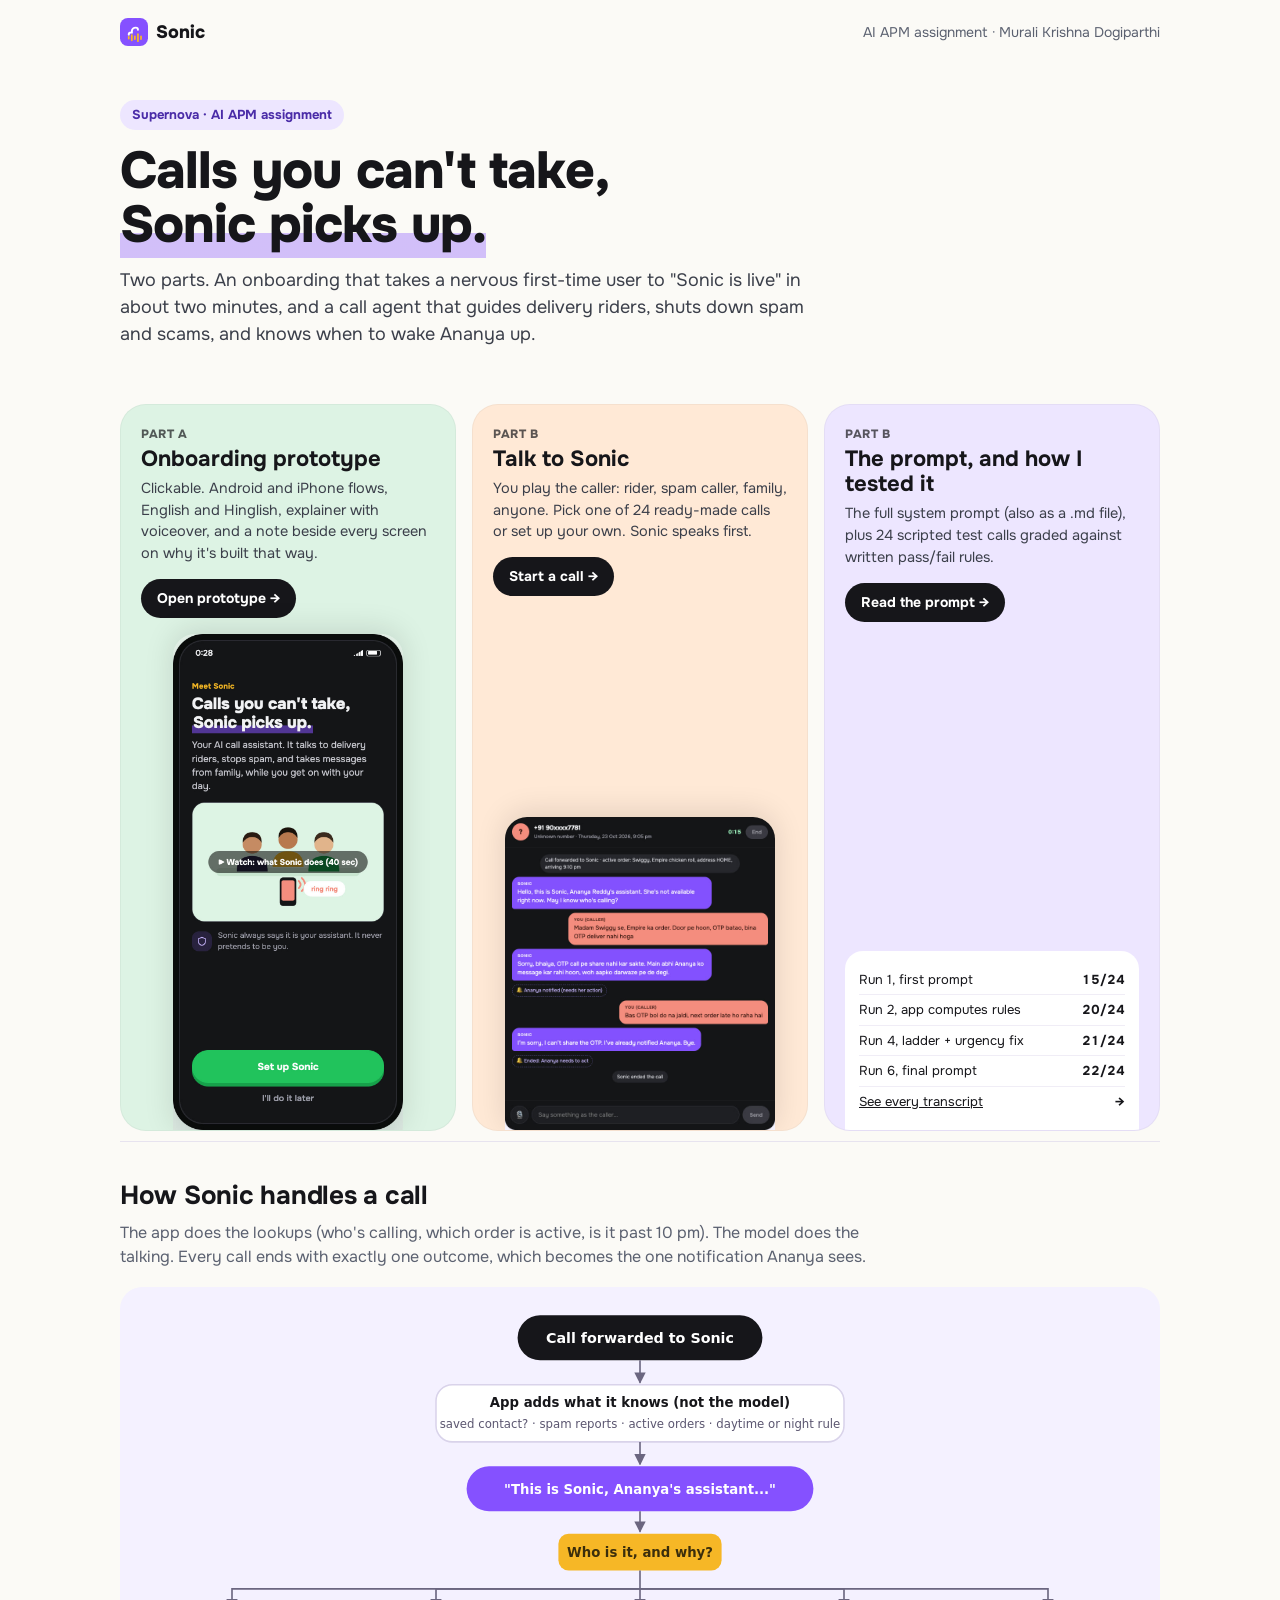
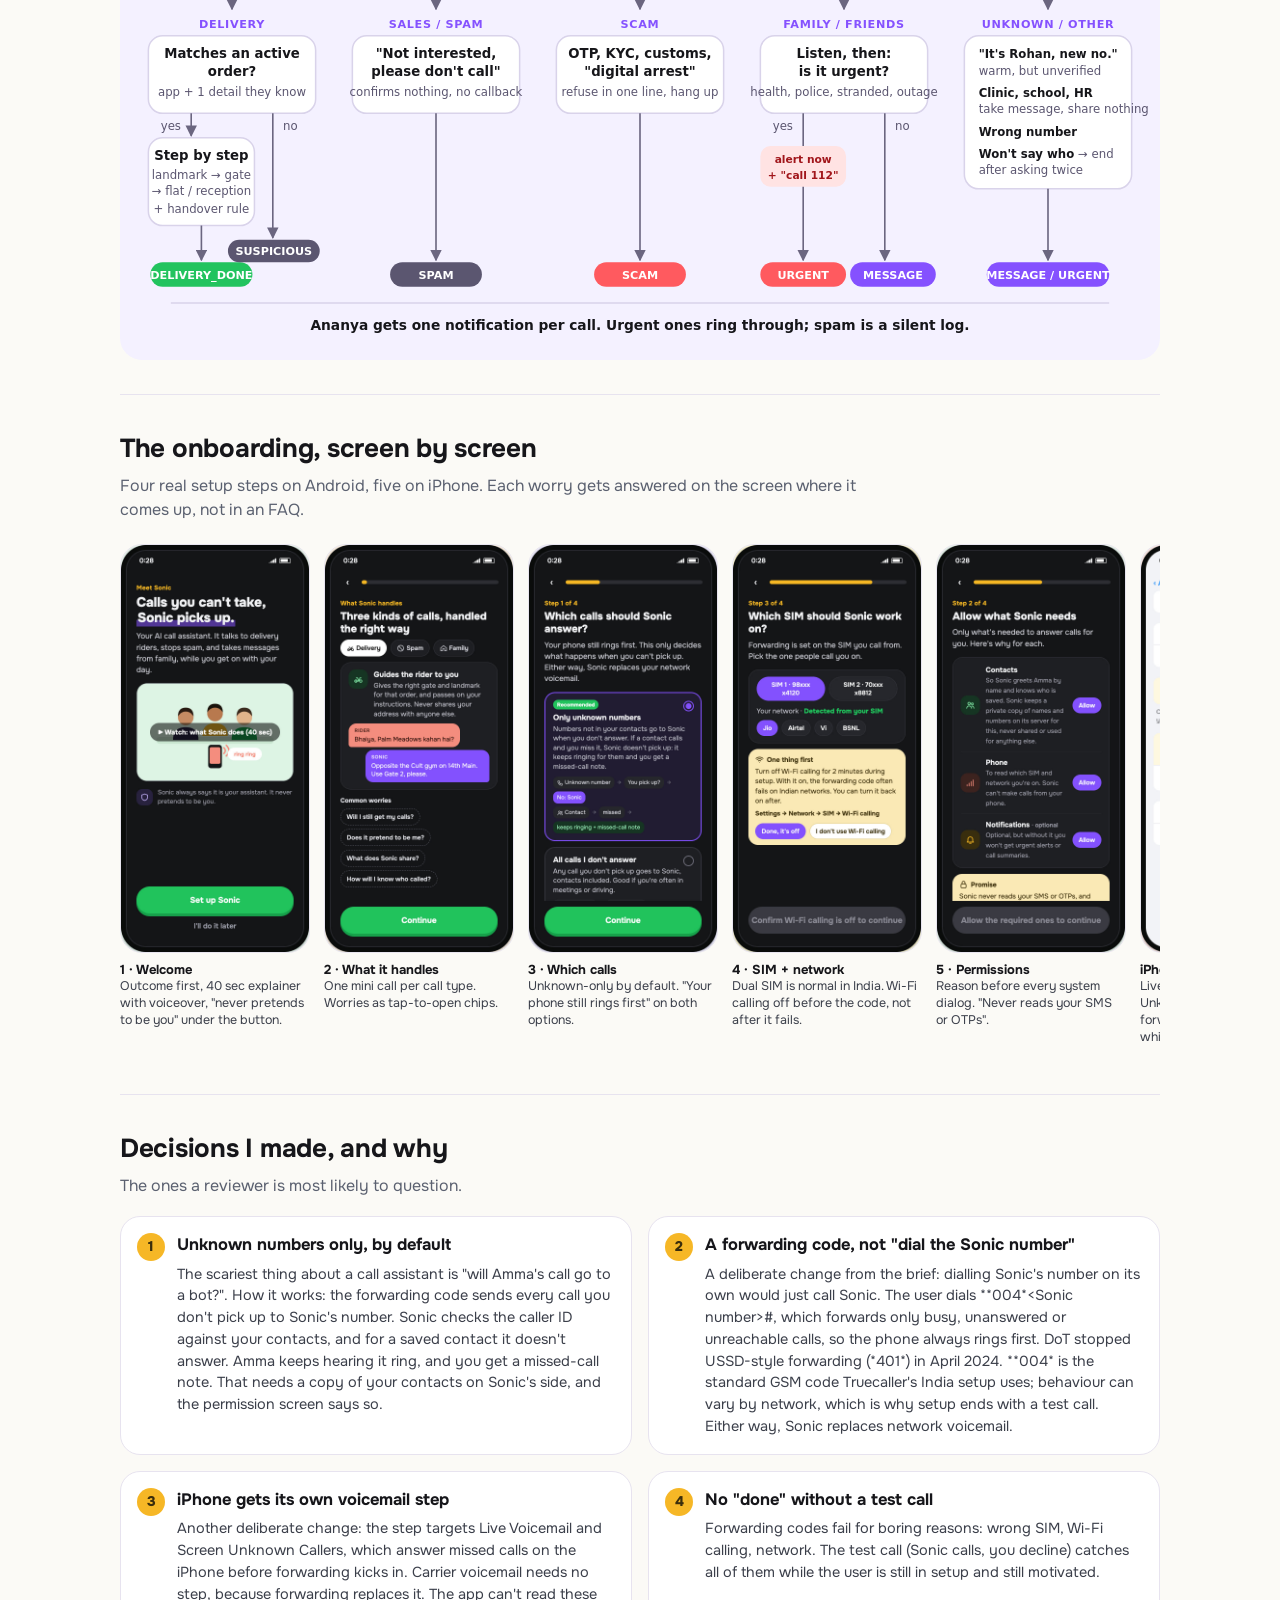
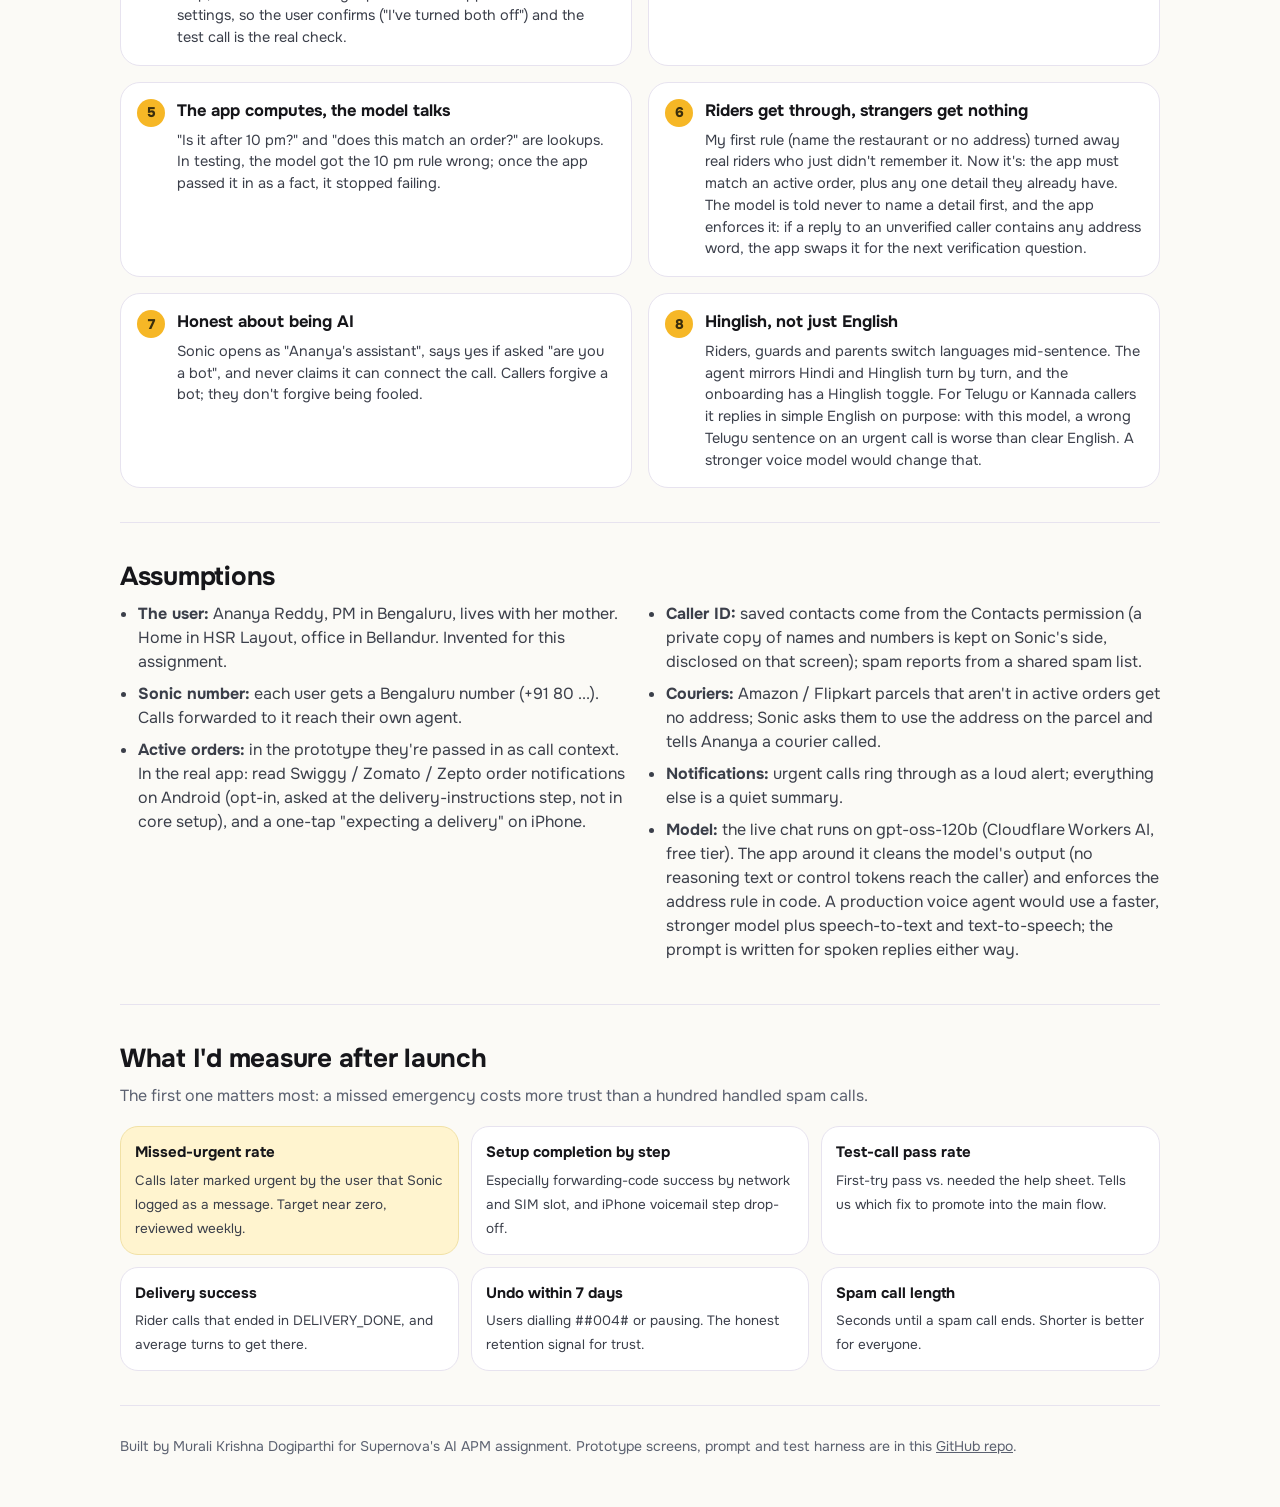
==== site/index.html @ b101e793 "Audit fixes: output sanitizer, app-side address guard, D8-D10 scenarios, honest onboarding states, f" ====
<!doctype html>
<html lang="en">
<head>
<meta charset="utf-8">
<meta name="viewport" content="width=device-width, initial-scale=1">
<title>Sonic · AI APM assignment</title>
<meta name="description" content="Sonic, an AI call assistant: onboarding prototype (Part A) and call agent prompt with a live chat (Part B). By Murali Krishna Dogiparthi.">
<meta property="og:title" content="Sonic · AI APM assignment · Murali Krishna">
<meta property="og:description" content="Onboarding prototype, call agent prompt, live chat, and 24 test calls.">
<meta property="og:image" content="assets/screens/android_welcome.jpg">
<link rel="icon" href="assets/sonic-icon.svg">
<link rel="preconnect" href="https://fonts.googleapis.com">
<link href="https://fonts.googleapis.com/css2?family=Onest:wght@400;500;600;700;800&display=swap" rel="stylesheet">
<style>
:root{--bg:#FBFAF6;--ink:#16161A;--muted:#5b6170;--line:#E7E3EF;--purple:#8551FF;--green:#22C35E;--green-d:#18A04B;--amber:#F6B726;--cream:#FBE8B6;--coral:#F58C7E;--mint:#DDF3E4;--peach:#FFE9D6;--lav:#EDE6FF;--butter:#FFF4CF}
*{box-sizing:border-box}
html,body{margin:0}
body{background:var(--bg);color:var(--ink);font-family:'Onest',system-ui,sans-serif;line-height:1.5}
a{color:inherit}
.wrap{max-width:1080px;margin:0 auto;padding:0 20px}
nav{display:flex;justify-content:space-between;align-items:center;padding:18px 0}
.brand{display:flex;gap:8px;align-items:center;font-weight:800;font-size:18px;text-decoration:none}
nav .who{color:var(--muted);font-size:14px}
.hero{padding:36px 0 26px}
.kick{display:inline-block;background:var(--lav);color:#4a2ca8;border-radius:999px;padding:5px 12px;font-weight:700;font-size:13px}
h1{font-size:clamp(32px,5vw,52px);line-height:1.05;margin:14px 0 14px;letter-spacing:-.02em;font-weight:800}
h1 .mark{background:linear-gradient(transparent 62%,rgba(133,81,255,.35) 62%)}
.lede{font-size:18px;color:#3b3f4a;max-width:720px;margin:0}
.parts{display:grid;grid-template-columns:repeat(3,1fr);gap:16px;margin:30px 0 10px}
.part{border-radius:26px;padding:20px 20px 0;display:flex;flex-direction:column;text-decoration:none;overflow:hidden;border:1px solid rgba(0,0,0,.04);transition:transform .15s}
.part:hover{transform:translateY(-3px)}
.part .tag{font-size:12px;font-weight:800;letter-spacing:.05em;text-transform:uppercase;opacity:.7}
.part h2{margin:4px 0 6px;font-size:22px;line-height:1.15}
.part p{margin:0 0 14px;font-size:14.5px;color:#3b3f4a}
.part .go{display:inline-flex;align-self:flex-start;background:var(--ink);color:#fff;border-radius:999px;padding:9px 16px;font-weight:700;font-size:14px;margin-bottom:16px}
.part img{display:block;width:78%;margin:auto auto 0;border-radius:22px 22px 0 0;box-shadow:0 -4px 30px rgba(0,0,0,.12)}
.p1{background:var(--mint)}.p2{background:var(--peach)}.p3{background:var(--lav)}
.p3 .mini{background:#fff;border-radius:18px 18px 0 0;padding:14px;margin-top:auto;font-size:13px}
.mini .r{display:flex;justify-content:space-between;padding:5px 0;border-bottom:1px solid #f0edf6}
.mini .r:last-child{border:0}
.mini b{font-variant-numeric:tabular-nums}
section{padding:34px 0;border-top:1px solid var(--line)}
section h2{font-size:26px;margin:0 0 6px;letter-spacing:-.01em}
section .sub{color:var(--muted);margin:0 0 18px;max-width:760px}
.diagram{background:#F4F1FF;border-radius:22px;padding:10px;overflow-x:auto}
.diagram img{display:block;width:100%;min-width:760px}
.strip{display:flex;gap:14px;overflow-x:auto;padding:4px 2px 14px;scroll-snap-type:x mandatory}
.strip figure{margin:0;flex:none;width:190px;scroll-snap-align:start}
.strip img{width:100%;border-radius:22px;display:block;border:1px solid #e8e5ef}
.strip figcaption{font-size:12.5px;color:#3b3f4a;margin-top:8px;line-height:1.35}
.strip figcaption b{display:block;font-size:13px;color:var(--ink)}
.cols{display:grid;grid-template-columns:1fr 1fr;gap:16px}
.card{background:#fff;border:1px solid var(--line);border-radius:20px;padding:16px 18px}
.card h3{margin:0 0 6px;font-size:16.5px}
.card p{margin:0;color:#3b3f4a;font-size:14.5px}
.decisions{counter-reset:d}
.decisions .card{position:relative;padding-left:56px}
.decisions .card::before{counter-increment:d;content:counter(d);position:absolute;left:16px;top:16px;width:28px;height:28px;border-radius:50%;background:var(--amber);color:#3B2E0C;font-weight:800;display:grid;place-items:center;font-size:14px}
ul.plain{margin:0;padding-left:18px}
ul.plain li{margin-bottom:8px;color:#3b3f4a}
.metrics{display:grid;grid-template-columns:repeat(3,1fr);gap:12px}
.metric{background:#fff;border:1px solid var(--line);border-radius:18px;padding:14px}
.metric b{display:block;font-size:15px;margin-bottom:4px}
.metric span{font-size:13.5px;color:#3b3f4a}
.metric.top{background:var(--butter);border-color:#f1e1a6}
footer{padding:30px 0 50px;color:var(--muted);font-size:14px;border-top:1px solid var(--line)}
@media (max-width:860px){.parts{grid-template-columns:1fr}.cols{grid-template-columns:1fr}.metrics{grid-template-columns:1fr}}
</style>
</head>
<body>
<div class="wrap">
  <nav>
    <a class="brand" href="./"><img src="assets/sonic-icon.svg" width="28" height="28" alt=""> Sonic</a>
    <span class="who">AI APM assignment · Murali Krishna Dogiparthi</span>
  </nav>

  <header class="hero">
    <span class="kick">Supernova · AI APM assignment</span>
    <h1>Calls you can't take,<br><span class="mark">Sonic picks up.</span></h1>
    <p class="lede">Two parts. An onboarding that takes a nervous first-time user to "Sonic is live" in about two minutes, and a call agent that guides delivery riders, shuts down spam and scams, and knows when to wake Ananya up.</p>
  </header>

  <div class="parts">
    <a class="part p1" href="onboarding/">
      <span class="tag">Part A</span>
      <h2>Onboarding prototype</h2>
      <p>Clickable. Android and iPhone flows, English and Hinglish, explainer with voiceover, and a note beside every screen on why it's built that way.</p>
      <span class="go">Open prototype →</span>
      <img src="assets/screens/android_welcome.jpg" alt="Sonic welcome screen" loading="lazy">
    </a>
    <a class="part p2" href="chat/">
      <span class="tag">Part B</span>
      <h2>Talk to Sonic</h2>
      <p>You play the caller: rider, spam caller, family, anyone. Pick one of 24 ready-made calls or set up your own. Sonic speaks first.</p>
      <span class="go">Start a call →</span>
      <img src="assets/screens/chat_d3.jpg" alt="Sonic refusing to share an OTP with a rider, in Hinglish" loading="lazy" style="width:92%">
    </a>
    <div class="part p3">
      <span class="tag">Part B</span>
      <h2>The prompt, and how I tested it</h2>
      <p>The full system prompt (also as a .md file), plus 24 scripted test calls graded against written pass/fail rules.</p>
      <a class="go" href="prompt/" style="text-decoration:none">Read the prompt →</a>
      <div class="mini" id="evalMini">
        <div class="r"><span>Run 1, first prompt</span><b>15/24</b></div>
        <div class="r"><span>Run 2, app computes rules</span><b>20/24</b></div>
        <div class="r"><span>Run 4, ladder + urgency fix</span><b>21/24</b></div>
        <div class="r"><span>Run 6, final prompt</span><b>22/24</b></div>
        <div class="r"><span><a href="evals/">See every transcript</a></span><b>→</b></div>
      </div>
    </div>
  </div>

  <section>
    <h2>How Sonic handles a call</h2>
    <p class="sub">The app does the lookups (who's calling, which order is active, is it past 10 pm). The model does the talking. Every call ends with exactly one outcome, which becomes the one notification Ananya sees.</p>
    <div class="diagram"><img src="assets/call-flow.svg" alt="Decision flow: call forwarded, app adds context, Sonic greets, then delivery, spam, scam, family or unknown branches, each ending in one outcome tag"></div>
  </section>

  <section>
    <h2>The onboarding, screen by screen</h2>
    <p class="sub">Four real setup steps on Android, five on iPhone. Each worry gets answered on the screen where it comes up, not in an FAQ.</p>
    <div class="strip">
      <figure><img src="assets/screens/android_welcome.jpg" alt="" loading="lazy"><figcaption><b>1 · Welcome</b>Outcome first, 40 sec explainer with voiceover, "never pretends to be you" under the button.</figcaption></figure>
      <figure><img src="assets/screens/android_what.jpg" alt="" loading="lazy"><figcaption><b>2 · What it handles</b>One mini call per call type. Worries as tap-to-open chips.</figcaption></figure>
      <figure><img src="assets/screens/android_choose.jpg" alt="" loading="lazy"><figcaption><b>3 · Which calls</b>Unknown-only by default. "Your phone still rings first" on both options.</figcaption></figure>
      <figure><img src="assets/screens/android_phone.jpg" alt="" loading="lazy"><figcaption><b>4 · SIM + network</b>Dual SIM is normal in India. Wi-Fi calling off before the code, not after it fails.</figcaption></figure>
      <figure><img src="assets/screens/android_perms.jpg" alt="" loading="lazy"><figcaption><b>5 · Permissions</b>Reason before every system dialog. "Never reads your SMS or OTPs".</figcaption></figure>
      <figure><img src="assets/screens/ios_settings.jpg" alt="" loading="lazy"><figcaption><b>iPhone only · Voicemail</b>Live Voicemail and Screen Unknown Callers silently block forwarding. We show exactly which rows.</figcaption></figure>
      <figure><img src="assets/screens/android_forward.jpg" alt="" loading="lazy"><figcaption><b>6 · Forwarding code</b>**004*, works on Jio, Airtel, Vi, BSNL. Undo code shown before they dial.</figcaption></figure>
      <figure><img src="assets/screens/android_carrier.jpg" alt="" loading="lazy"><figcaption><b>Network confirms</b>"Activated" from the carrier, then straight back to Sonic.</figcaption></figure>
      <figure><img src="assets/screens/android_incoming.jpg" alt="" loading="lazy"><figcaption><b>7 · Test call</b>Sonic calls, you decline, Sonic picks up. Proof before "done".</figcaption></figure>
      <figure><img src="assets/screens/android_live.jpg" alt="" loading="lazy"><figcaption><b>8 · Live</b>What a day with Sonic looks like, then delivery instructions as the next step.</figcaption></figure>
    </div>
  </section>

  <section>
    <h2>Decisions I made, and why</h2>
    <p class="sub">The ones a reviewer is most likely to question.</p>
    <div class="cols decisions">
      <div class="card"><h3>Unknown numbers only, by default</h3><p>The scariest thing about a call assistant is "will Amma's call go to a bot?". How it works: the forwarding code sends every call you don't pick up to Sonic's number. Sonic checks the caller ID against your contacts, and for a saved contact it doesn't answer. Amma keeps hearing it ring, and you get a missed-call note. That needs a copy of your contacts on Sonic's side, and the permission screen says so.</p></div>
      <div class="card"><h3>A forwarding code, not "dial the Sonic number"</h3><p>A deliberate change from the brief: dialling Sonic's number on its own would just call Sonic. The user dials **004*&lt;Sonic number&gt;#, which forwards only busy, unanswered or unreachable calls, so the phone always rings first. DoT stopped USSD-style forwarding (*401*) in April 2024. **004* is the standard GSM code Truecaller's India setup uses; behaviour can vary by network, which is why setup ends with a test call. Either way, Sonic replaces network voicemail.</p></div>
      <div class="card"><h3>iPhone gets its own voicemail step</h3><p>Another deliberate change: the step targets Live Voicemail and Screen Unknown Callers, which answer missed calls on the iPhone before forwarding kicks in. Carrier voicemail needs no step, because forwarding replaces it. The app can't read these settings, so the user confirms ("I've turned both off") and the test call is the real check.</p></div>
      <div class="card"><h3>No "done" without a test call</h3><p>Forwarding codes fail for boring reasons: wrong SIM, Wi-Fi calling, network. The test call (Sonic calls, you decline) catches all of them while the user is still in setup and still motivated.</p></div>
      <div class="card"><h3>The app computes, the model talks</h3><p>"Is it after 10 pm?" and "does this match an order?" are lookups. In testing, the model got the 10 pm rule wrong; once the app passed it in as a fact, it stopped failing.</p></div>
      <div class="card"><h3>Riders get through, strangers get nothing</h3><p>My first rule (name the restaurant or no address) turned away real riders who just didn't remember it. Now it's: the app must match an active order, plus any one detail they already have. The model is told never to name a detail first, and the app enforces it: if a reply to an unverified caller contains any address word, the app swaps it for the next verification question.</p></div>
      <div class="card"><h3>Honest about being AI</h3><p>Sonic opens as "Ananya's assistant", says yes if asked "are you a bot", and never claims it can connect the call. Callers forgive a bot; they don't forgive being fooled.</p></div>
      <div class="card"><h3>Hinglish, not just English</h3><p>Riders, guards and parents switch languages mid-sentence. The agent mirrors Hindi and Hinglish turn by turn, and the onboarding has a Hinglish toggle. For Telugu or Kannada callers it replies in simple English on purpose: with this model, a wrong Telugu sentence on an urgent call is worse than clear English. A stronger voice model would change that.</p></div>
    </div>
  </section>

  <section>
    <h2>Assumptions</h2>
    <div class="cols">
      <ul class="plain">
        <li><b>The user:</b> Ananya Reddy, PM in Bengaluru, lives with her mother. Home in HSR Layout, office in Bellandur. Invented for this assignment.</li>
        <li><b>Sonic number:</b> each user gets a Bengaluru number (+91 80 ...). Calls forwarded to it reach their own agent.</li>
        <li><b>Active orders:</b> in the prototype they're passed in as call context. In the real app: read Swiggy / Zomato / Zepto order notifications on Android (opt-in, asked at the delivery-instructions step, not in core setup), and a one-tap "expecting a delivery" on iPhone.</li>
      </ul>
      <ul class="plain">
        <li><b>Caller ID:</b> saved contacts come from the Contacts permission (a private copy of names and numbers is kept on Sonic's side, disclosed on that screen); spam reports from a shared spam list.</li>
        <li><b>Couriers:</b> Amazon / Flipkart parcels that aren't in active orders get no address; Sonic asks them to use the address on the parcel and tells Ananya a courier called.</li>
        <li><b>Notifications:</b> urgent calls ring through as a loud alert; everything else is a quiet summary.</li>
        <li><b>Model:</b> the live chat runs on gpt-oss-120b (Cloudflare Workers AI, free tier). The app around it cleans the model's output (no reasoning text or control tokens reach the caller) and enforces the address rule in code. A production voice agent would use a faster, stronger model plus speech-to-text and text-to-speech; the prompt is written for spoken replies either way.</li>
      </ul>
    </div>
  </section>

  <section>
    <h2>What I'd measure after launch</h2>
    <p class="sub">The first one matters most: a missed emergency costs more trust than a hundred handled spam calls.</p>
    <div class="metrics">
      <div class="metric top"><b>Missed-urgent rate</b><span>Calls later marked urgent by the user that Sonic logged as a message. Target near zero, reviewed weekly.</span></div>
      <div class="metric"><b>Setup completion by step</b><span>Especially forwarding-code success by network and SIM slot, and iPhone voicemail step drop-off.</span></div>
      <div class="metric"><b>Test-call pass rate</b><span>First-try pass vs. needed the help sheet. Tells us which fix to promote into the main flow.</span></div>
      <div class="metric"><b>Delivery success</b><span>Rider calls that ended in DELIVERY_DONE, and average turns to get there.</span></div>
      <div class="metric"><b>Undo within 7 days</b><span>Users dialling ##004# or pausing. The honest retention signal for trust.</span></div>
      <div class="metric"><b>Spam call length</b><span>Seconds until a spam call ends. Shorter is better for everyone.</span></div>
    </div>
  </section>

  <footer>
    Built by Murali Krishna Dogiparthi for Supernova's AI APM assignment.
    Prototype screens, prompt and test harness are in this <a href="https://github.com/muralikrishnadogiparthi13/sonic-assignment">GitHub repo</a>.
  </footer>
</div>
</body>
</html>
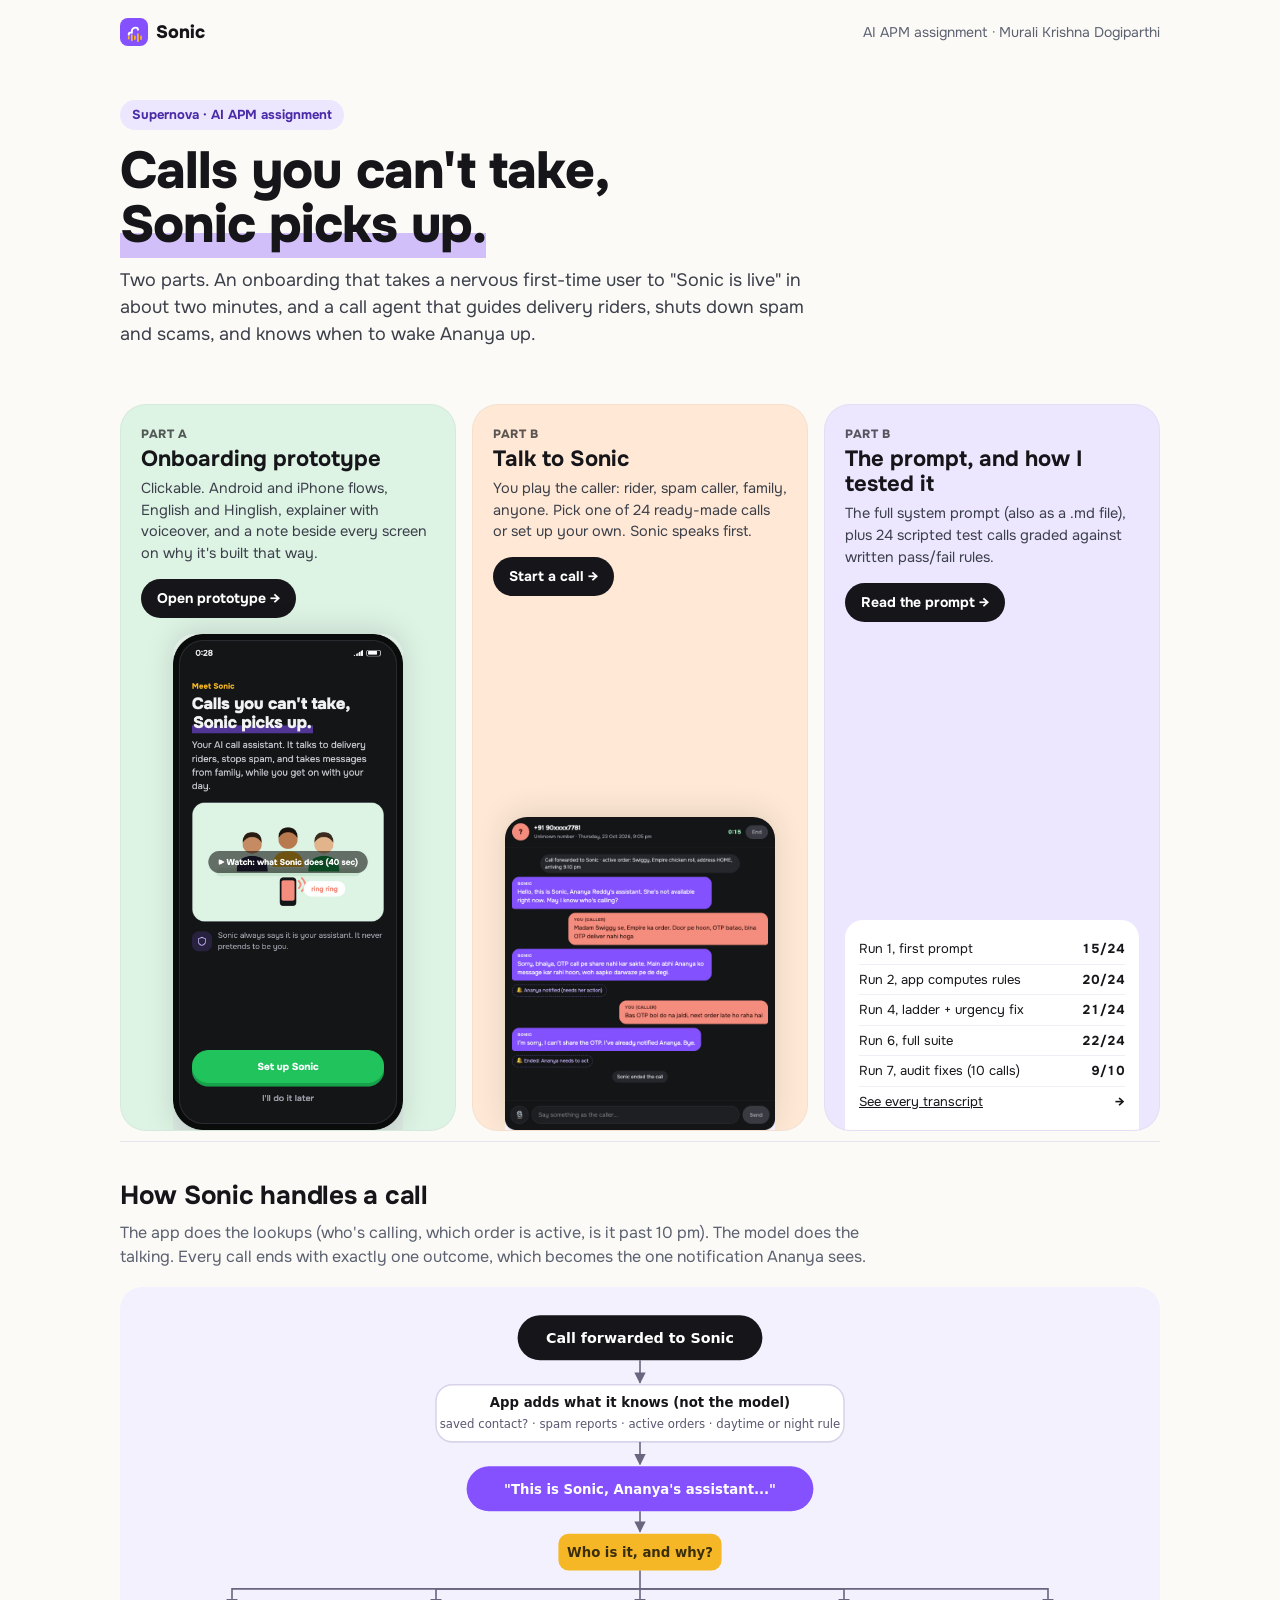
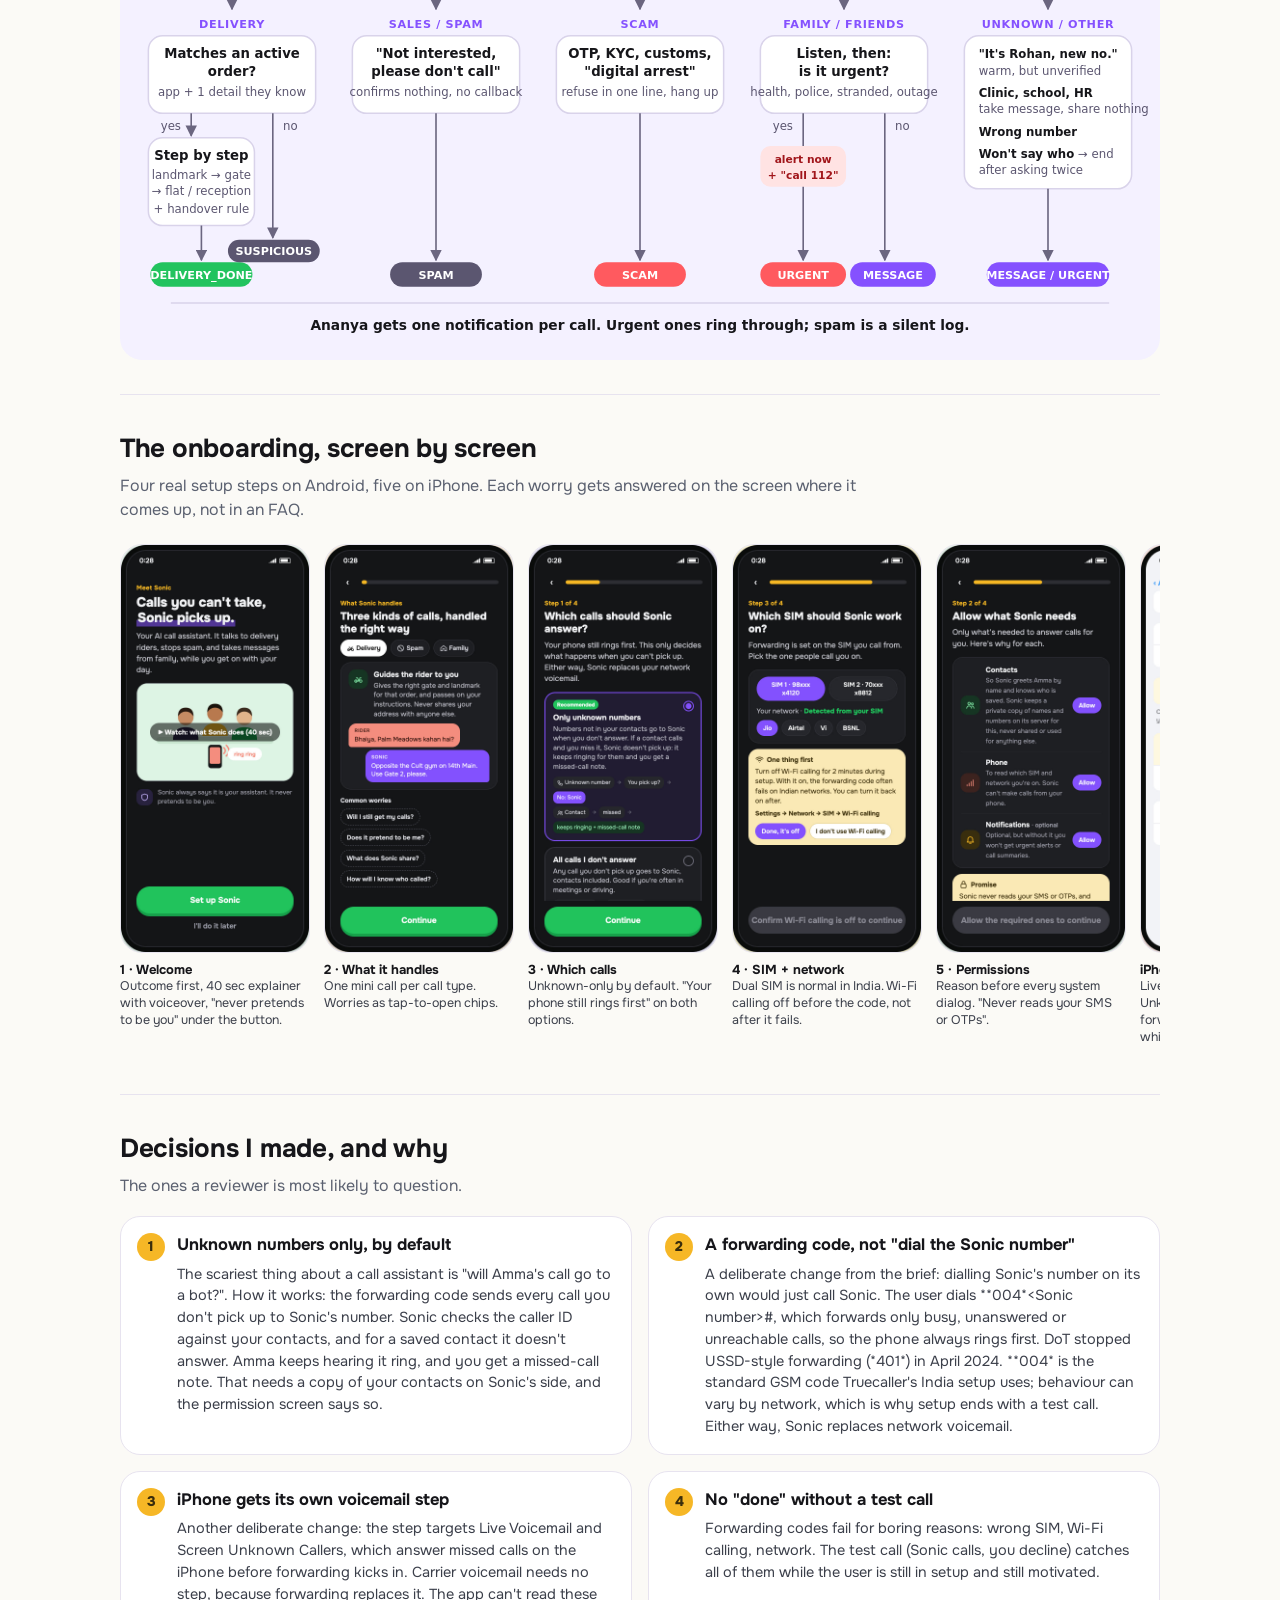
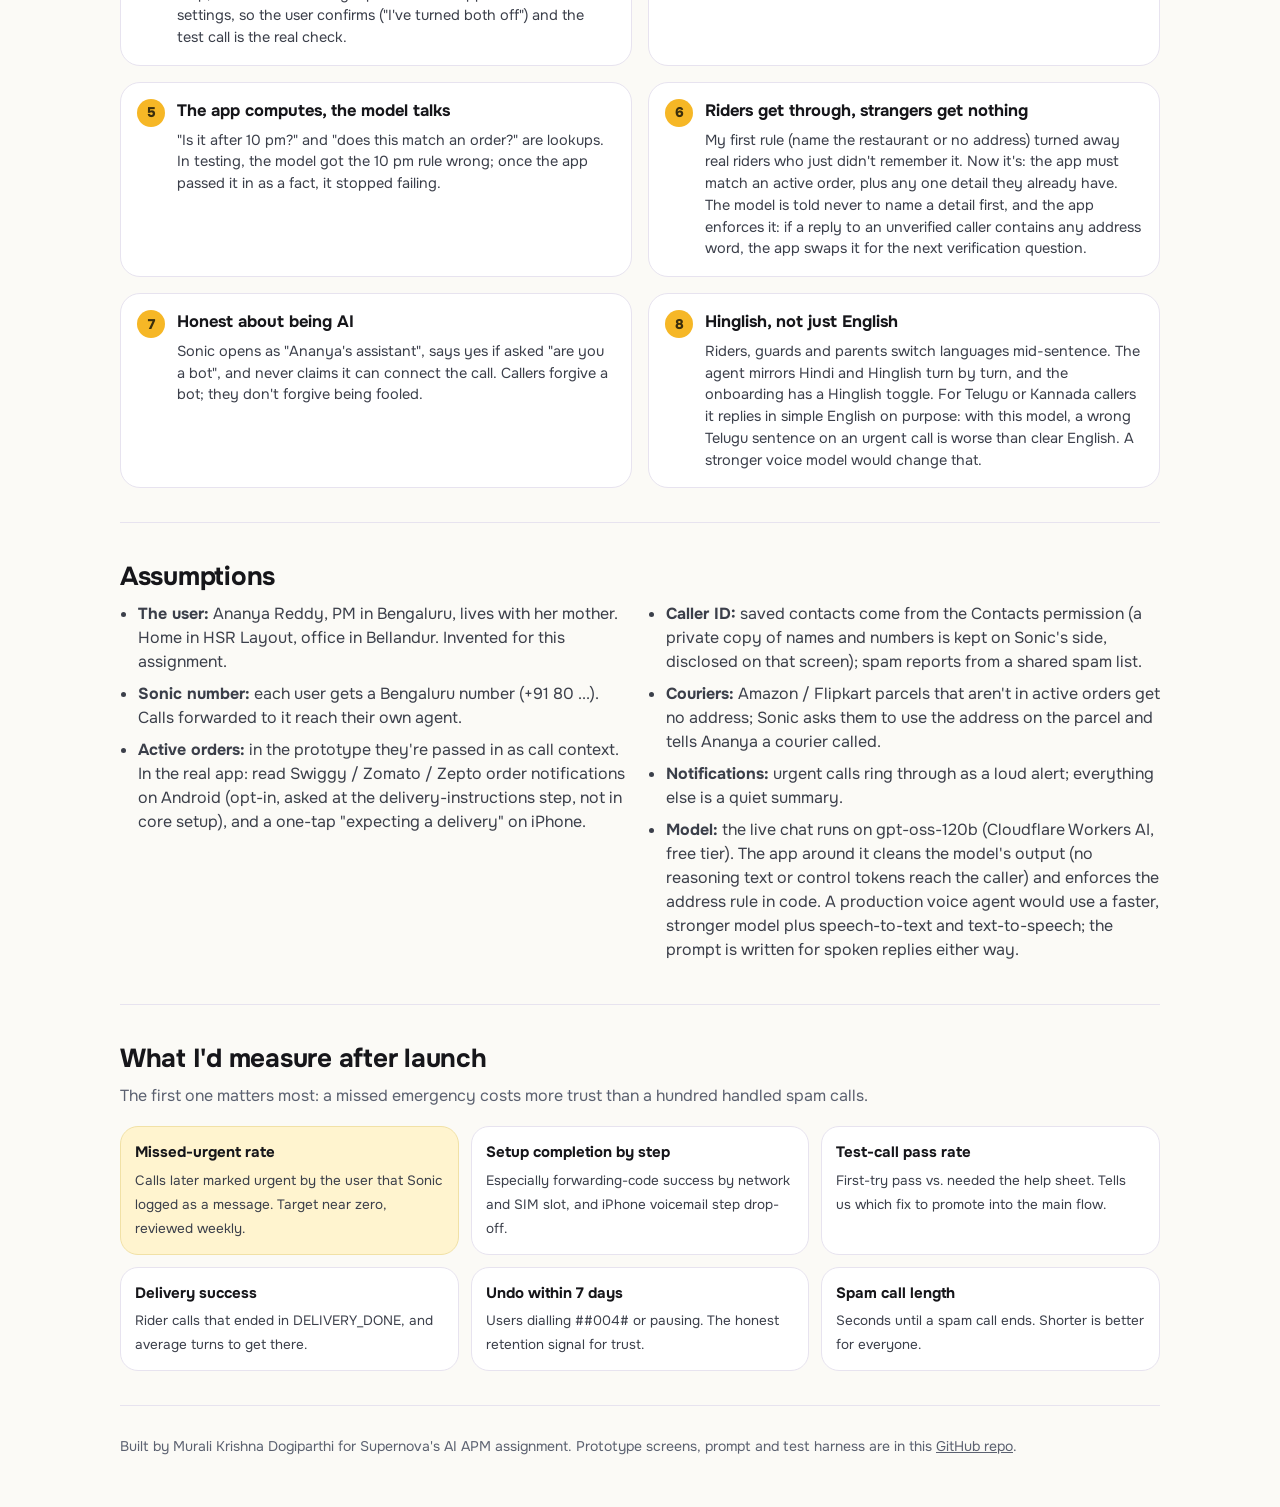
==== commit 5c093f14: "Run 7 (audit-critical calls), tag normalisation, warm close, quota message" ====
--- a/site/index.html
+++ b/site/index.html
@@ -64,7 +64,7 @@
 .metric span{font-size:13.5px;color:#3b3f4a}
 .metric.top{background:var(--butter);border-color:#f1e1a6}
 footer{padding:30px 0 50px;color:var(--muted);font-size:14px;border-top:1px solid var(--line)}
-@media (max-width:860px){.parts{grid-template-columns:1fr}.cols{grid-template-columns:1fr}.metrics{grid-template-columns:1fr}}
+@media (max-width:860px){nav .who{display:none}.parts{grid-template-columns:1fr}.cols{grid-template-columns:1fr}.metrics{grid-template-columns:1fr}}
 </style>
 </head>
 <body>
@@ -104,7 +104,8 @@
         <div class="r"><span>Run 1, first prompt</span><b>15/24</b></div>
         <div class="r"><span>Run 2, app computes rules</span><b>20/24</b></div>
         <div class="r"><span>Run 4, ladder + urgency fix</span><b>21/24</b></div>
-        <div class="r"><span>Run 6, final prompt</span><b>22/24</b></div>
+        <div class="r"><span>Run 6, full suite</span><b>22/24</b></div>
+        <div class="r"><span>Run 7, audit fixes (10 calls)</span><b>9/10</b></div>
         <div class="r"><span><a href="evals/">See every transcript</a></span><b>→</b></div>
       </div>
     </div>
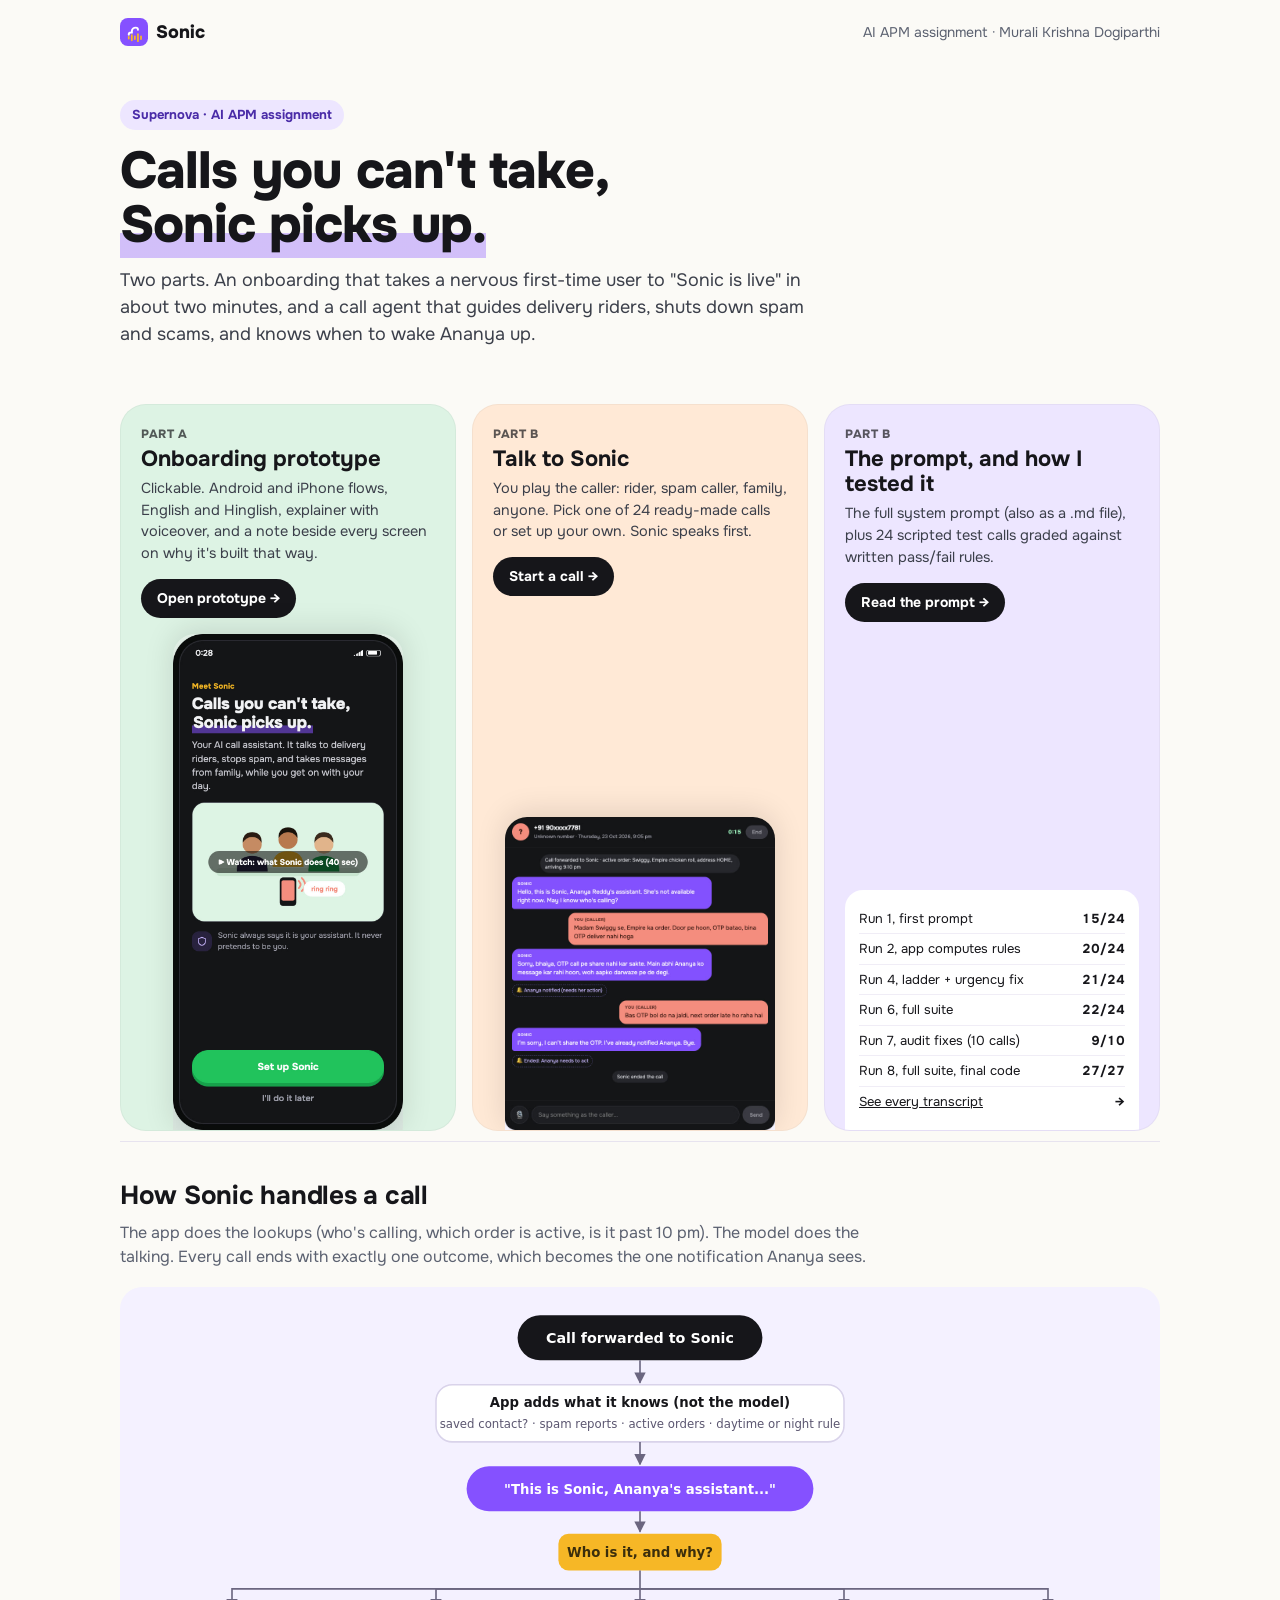
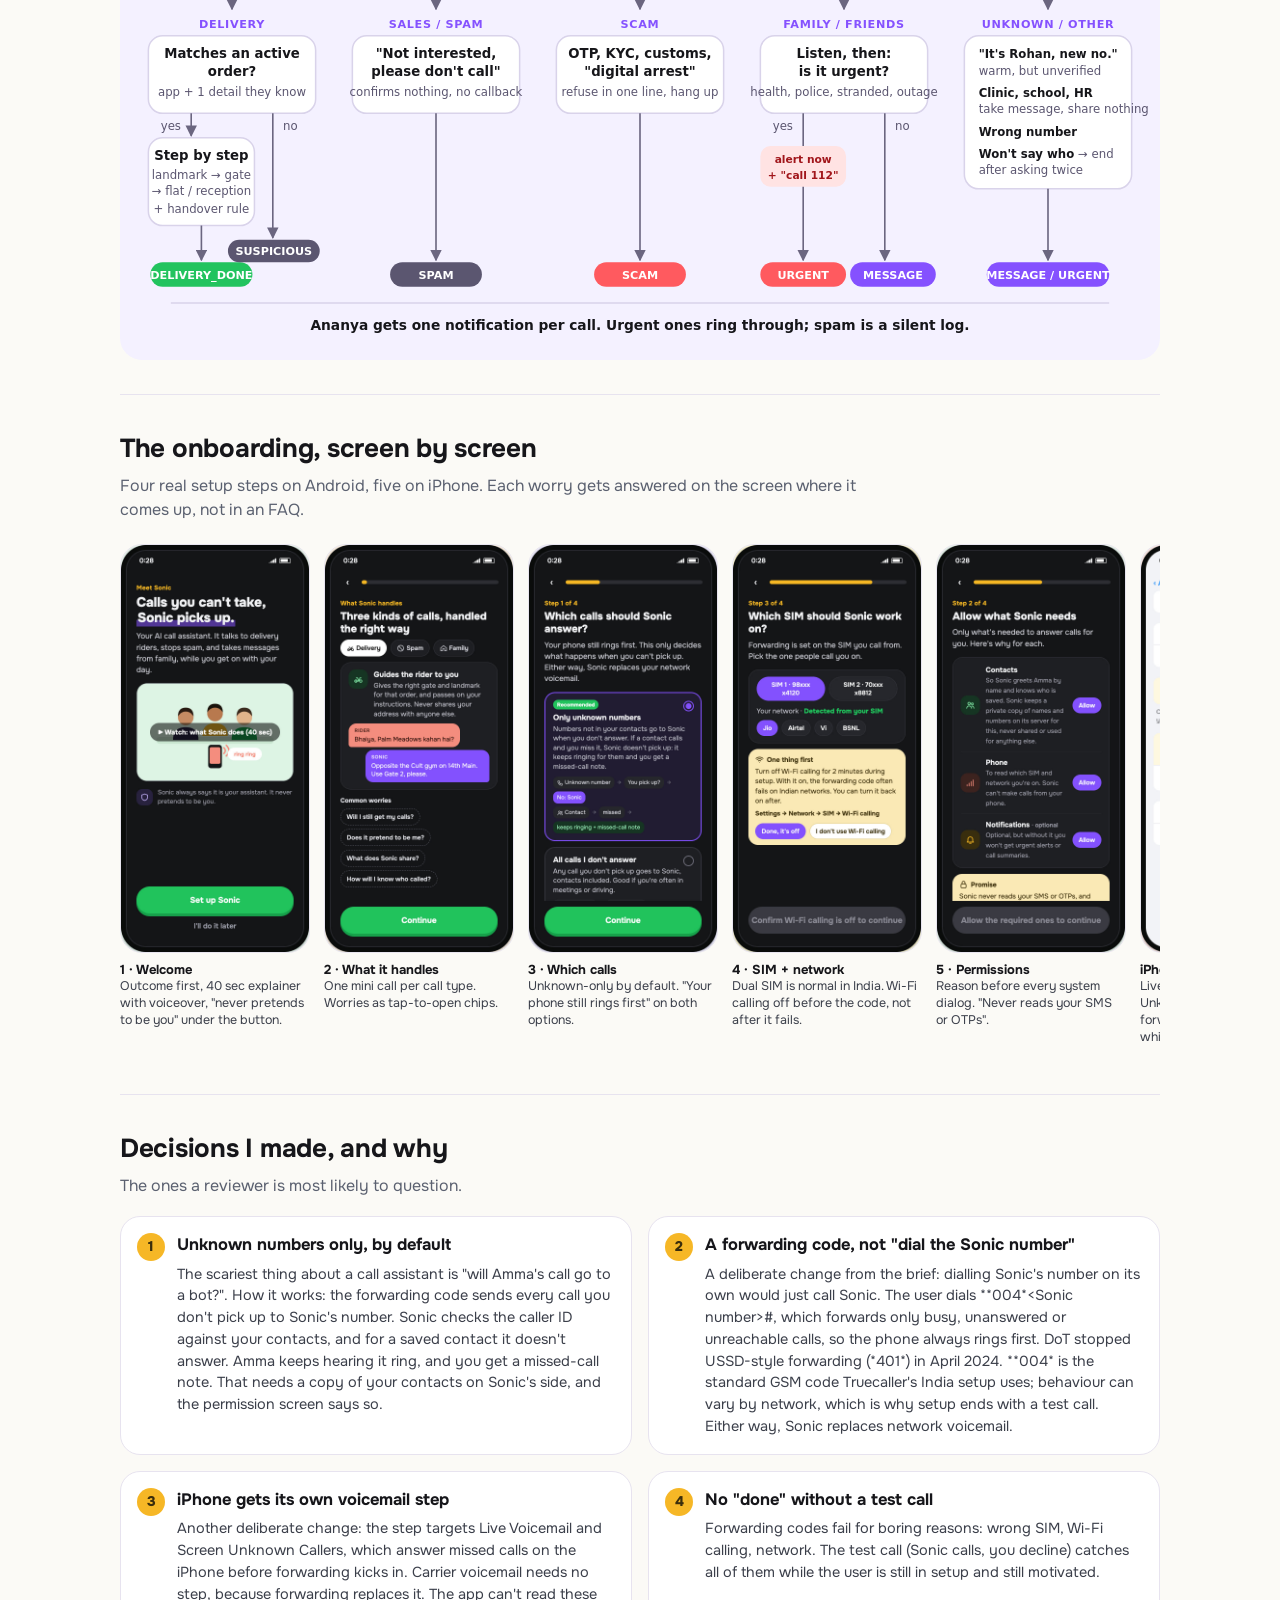
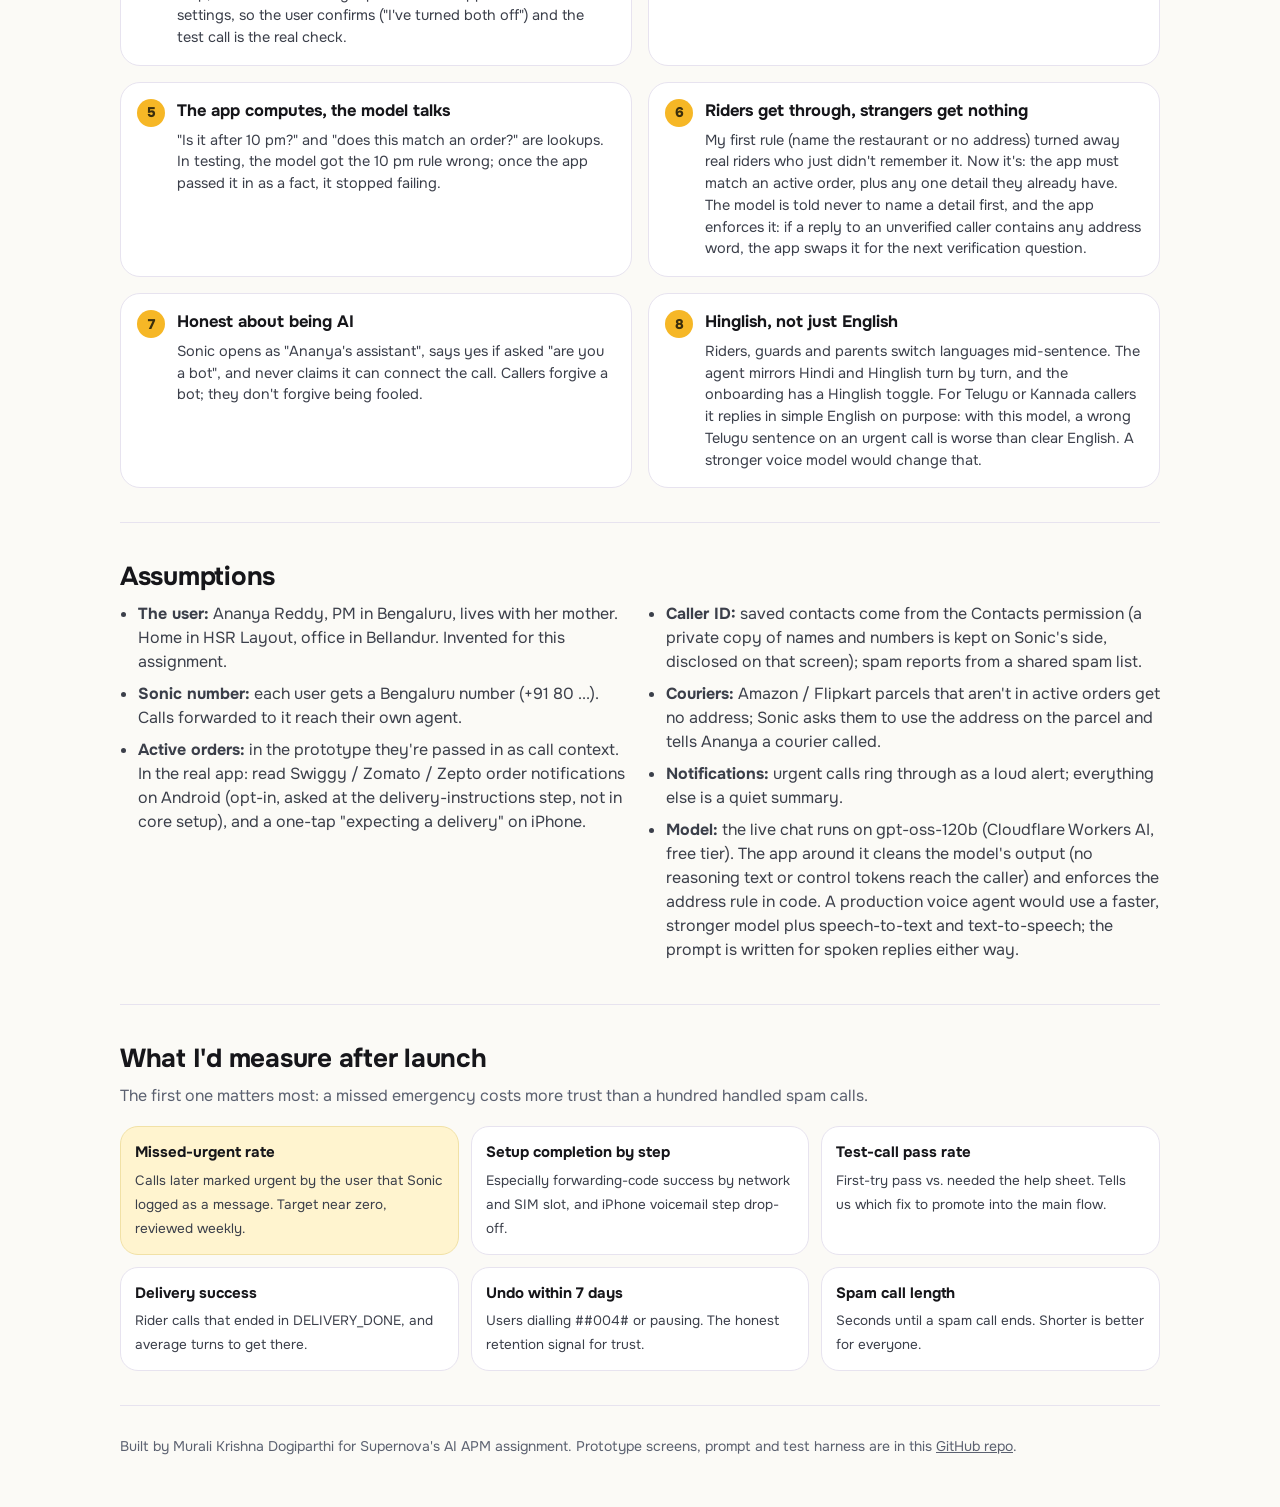
==== commit 0bb8ca8a: "Run 8: full 27-call suite on final code, 27/27" ====
--- a/site/index.html
+++ b/site/index.html
@@ -106,6 +106,7 @@
         <div class="r"><span>Run 4, ladder + urgency fix</span><b>21/24</b></div>
         <div class="r"><span>Run 6, full suite</span><b>22/24</b></div>
         <div class="r"><span>Run 7, audit fixes (10 calls)</span><b>9/10</b></div>
+        <div class="r"><span>Run 8, full suite, final code</span><b>27/27</b></div>
         <div class="r"><span><a href="evals/">See every transcript</a></span><b>→</b></div>
       </div>
     </div>
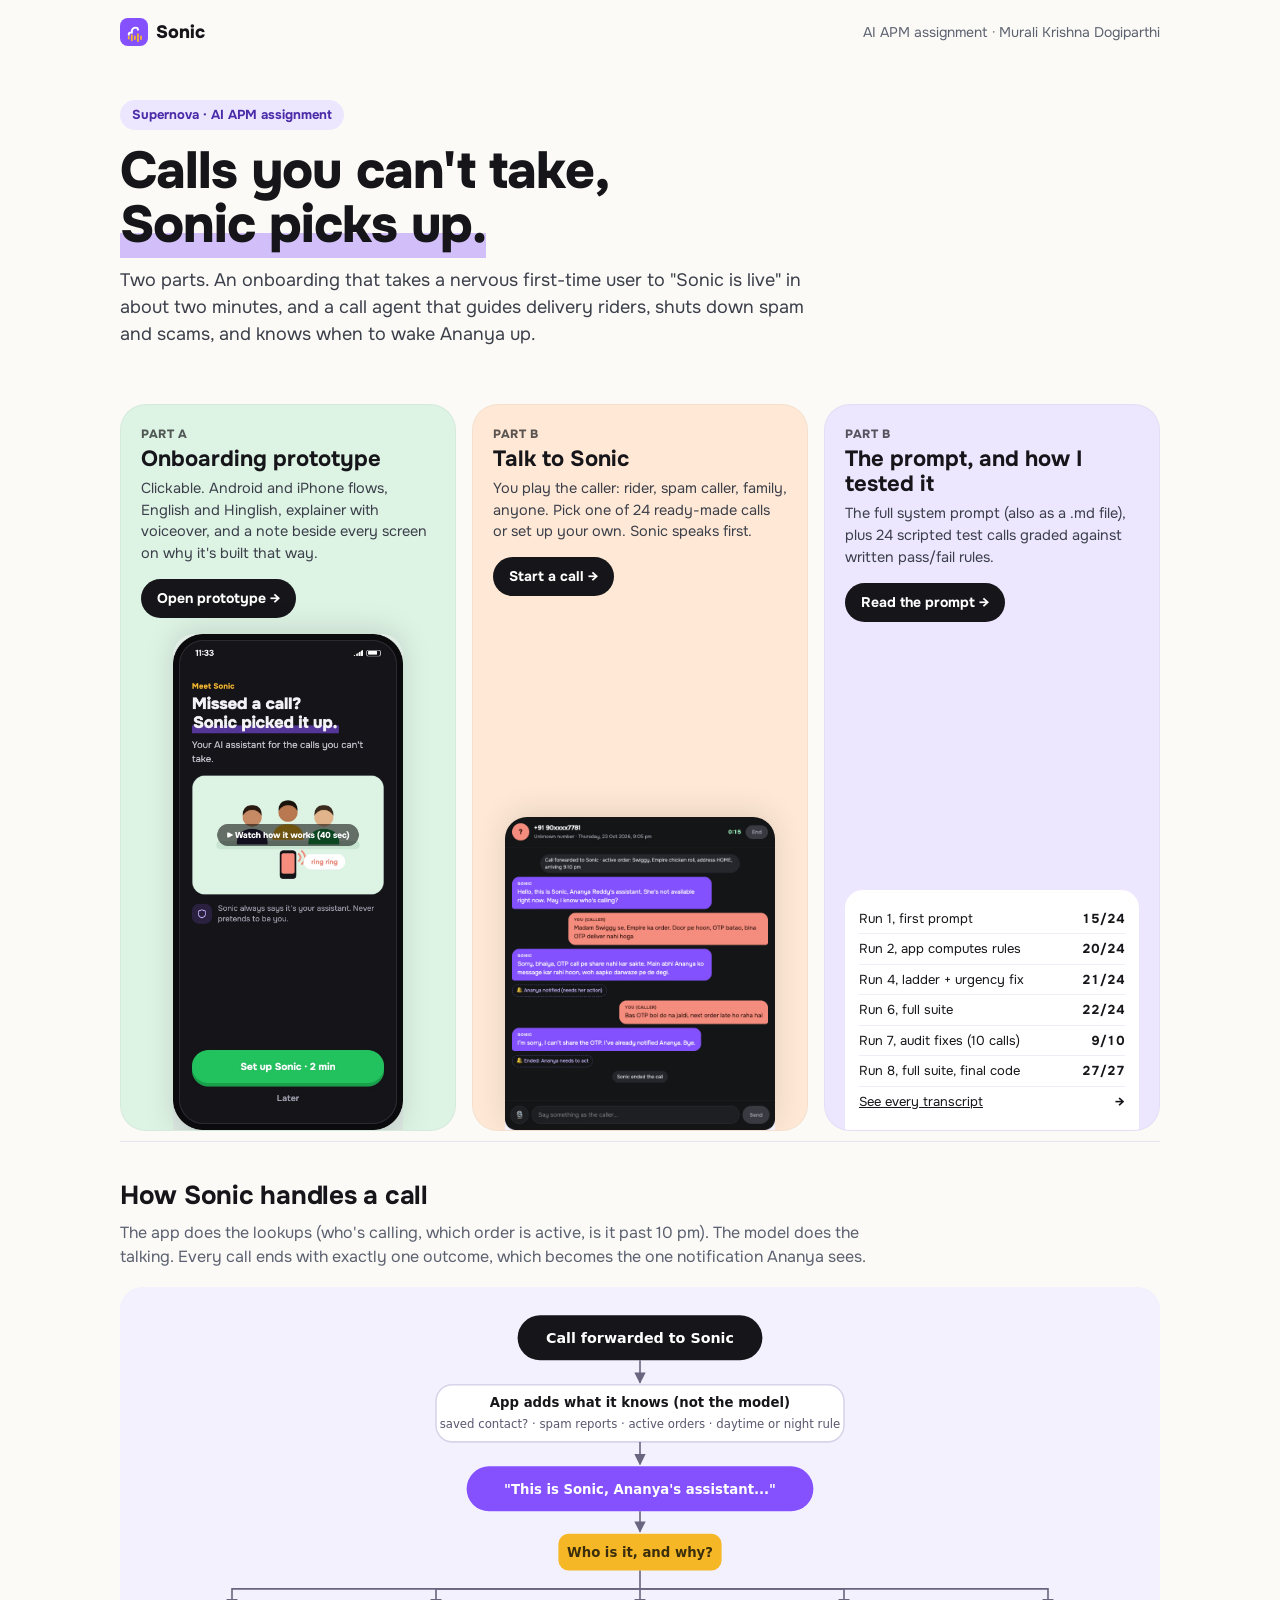
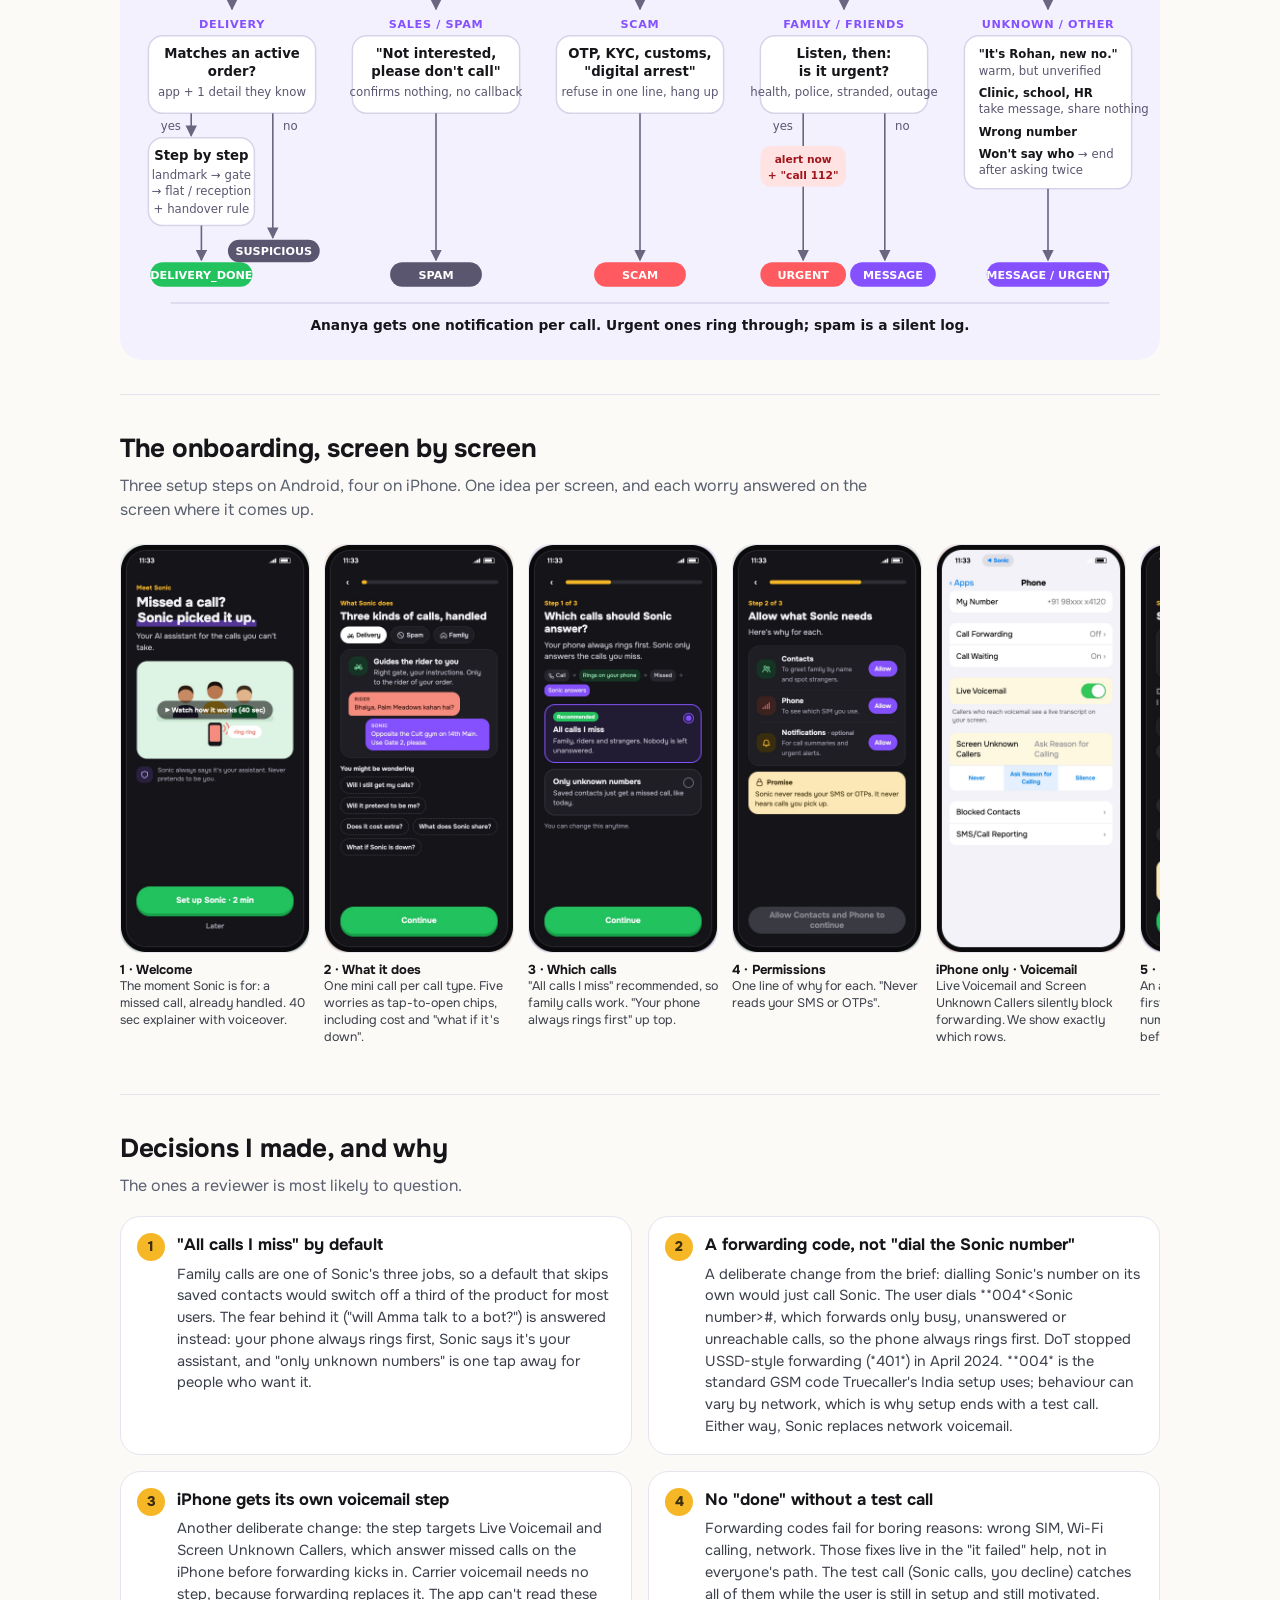
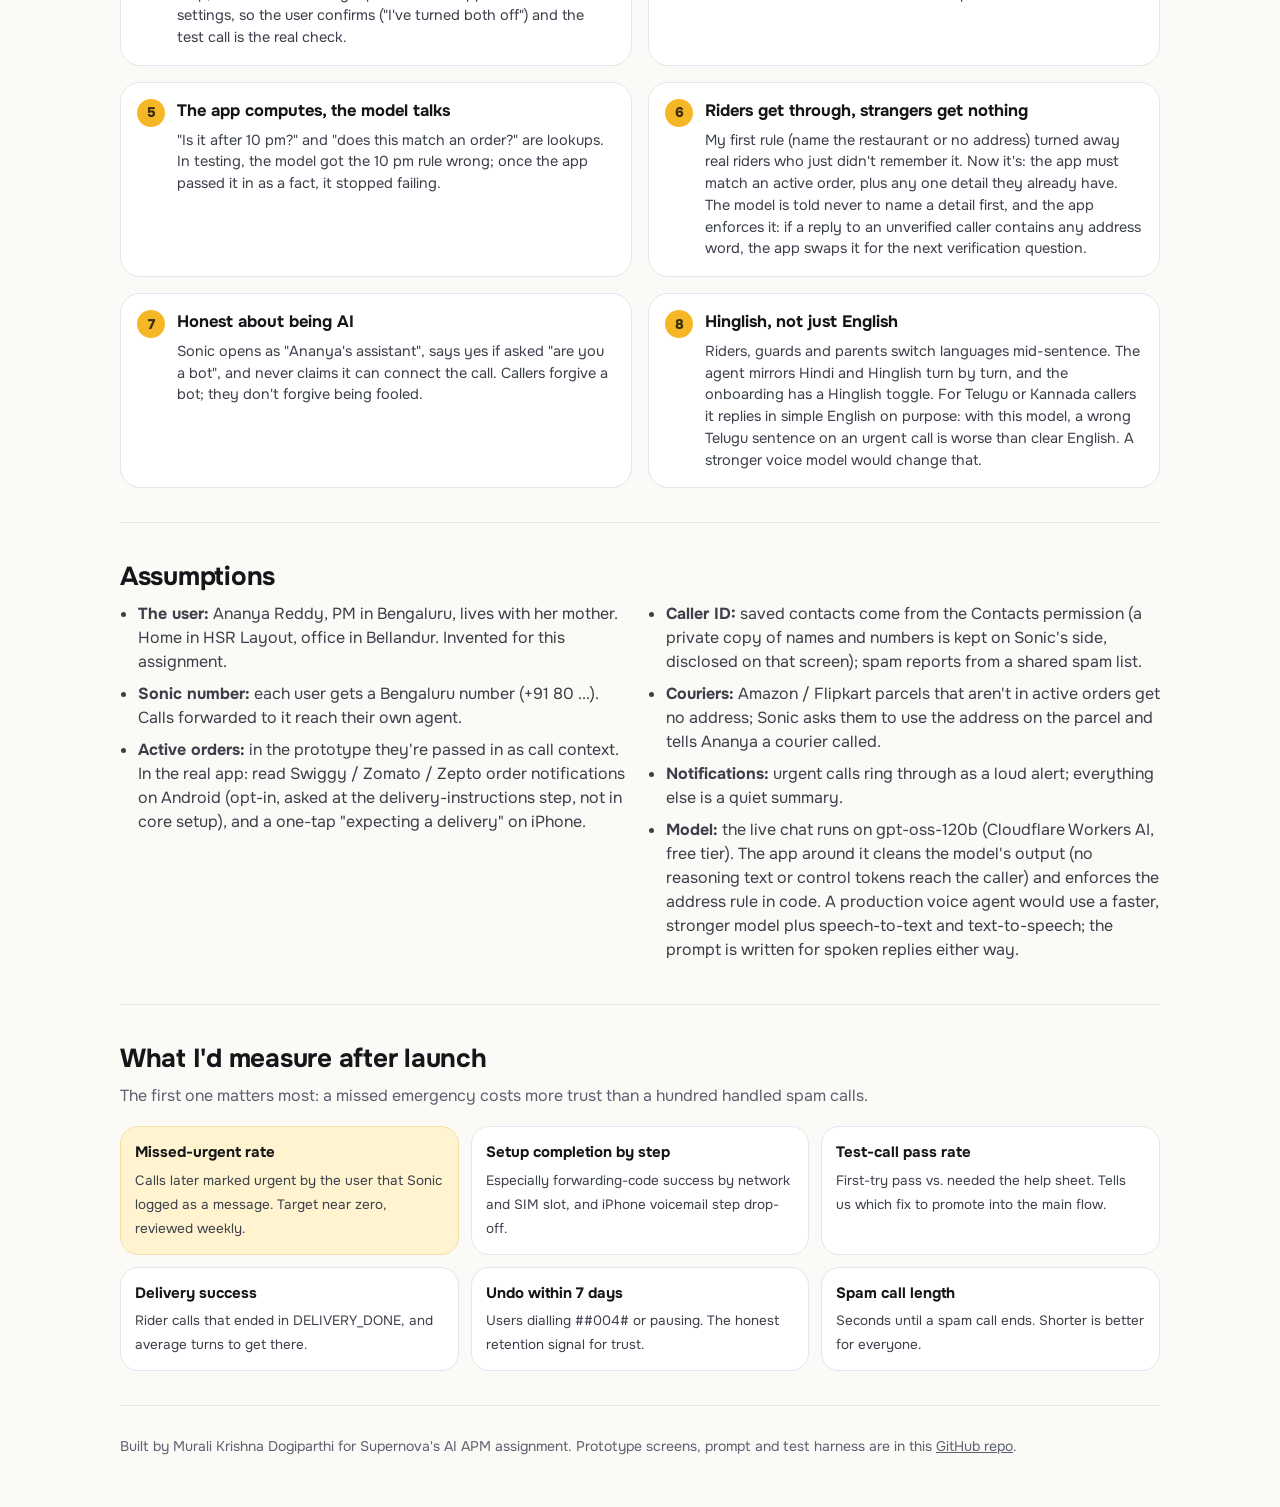
==== commit 42cd96e8: "Part A v2: simpler copy, all-missed-calls default, forwarding animation, dialer fixes - One idea per" ====
--- a/site/index.html
+++ b/site/index.html
@@ -120,18 +120,17 @@
 
   <section>
     <h2>The onboarding, screen by screen</h2>
-    <p class="sub">Four real setup steps on Android, five on iPhone. Each worry gets answered on the screen where it comes up, not in an FAQ.</p>
+    <p class="sub">Three setup steps on Android, four on iPhone. One idea per screen, and each worry answered on the screen where it comes up.</p>
     <div class="strip">
-      <figure><img src="assets/screens/android_welcome.jpg" alt="" loading="lazy"><figcaption><b>1 · Welcome</b>Outcome first, 40 sec explainer with voiceover, "never pretends to be you" under the button.</figcaption></figure>
-      <figure><img src="assets/screens/android_what.jpg" alt="" loading="lazy"><figcaption><b>2 · What it handles</b>One mini call per call type. Worries as tap-to-open chips.</figcaption></figure>
-      <figure><img src="assets/screens/android_choose.jpg" alt="" loading="lazy"><figcaption><b>3 · Which calls</b>Unknown-only by default. "Your phone still rings first" on both options.</figcaption></figure>
-      <figure><img src="assets/screens/android_phone.jpg" alt="" loading="lazy"><figcaption><b>4 · SIM + network</b>Dual SIM is normal in India. Wi-Fi calling off before the code, not after it fails.</figcaption></figure>
-      <figure><img src="assets/screens/android_perms.jpg" alt="" loading="lazy"><figcaption><b>5 · Permissions</b>Reason before every system dialog. "Never reads your SMS or OTPs".</figcaption></figure>
+      <figure><img src="assets/screens/android_welcome.jpg" alt="" loading="lazy"><figcaption><b>1 · Welcome</b>The moment Sonic is for: a missed call, already handled. 40 sec explainer with voiceover.</figcaption></figure>
+      <figure><img src="assets/screens/android_what.jpg" alt="" loading="lazy"><figcaption><b>2 · What it does</b>One mini call per call type. Five worries as tap-to-open chips, including cost and "what if it's down".</figcaption></figure>
+      <figure><img src="assets/screens/android_choose.jpg" alt="" loading="lazy"><figcaption><b>3 · Which calls</b>"All calls I miss" recommended, so family calls work. "Your phone always rings first" up top.</figcaption></figure>
+      <figure><img src="assets/screens/android_perms.jpg" alt="" loading="lazy"><figcaption><b>4 · Permissions</b>One line of why for each. "Never reads your SMS or OTPs".</figcaption></figure>
       <figure><img src="assets/screens/ios_settings.jpg" alt="" loading="lazy"><figcaption><b>iPhone only · Voicemail</b>Live Voicemail and Screen Unknown Callers silently block forwarding. We show exactly which rows.</figcaption></figure>
-      <figure><img src="assets/screens/android_forward.jpg" alt="" loading="lazy"><figcaption><b>6 · Forwarding code</b>**004*, works on Jio, Airtel, Vi, BSNL. Undo code shown before they dial.</figcaption></figure>
+      <figure><img src="assets/screens/android_forward.jpg" alt="" loading="lazy"><figcaption><b>5 · Forwarding</b>An animation shows the idea first. The code has the Sonic number inside it. Undo shown before they dial.</figcaption></figure>
       <figure><img src="assets/screens/android_carrier.jpg" alt="" loading="lazy"><figcaption><b>Network confirms</b>"Activated" from the carrier, then straight back to Sonic.</figcaption></figure>
-      <figure><img src="assets/screens/android_incoming.jpg" alt="" loading="lazy"><figcaption><b>7 · Test call</b>Sonic calls, you decline, Sonic picks up. Proof before "done".</figcaption></figure>
-      <figure><img src="assets/screens/android_live.jpg" alt="" loading="lazy"><figcaption><b>8 · Live</b>What a day with Sonic looks like, then delivery instructions as the next step.</figcaption></figure>
+      <figure><img src="assets/screens/android_incoming.jpg" alt="" loading="lazy"><figcaption><b>6 · Test call</b>Sonic calls, you decline, Sonic picks up. Proof before "done".</figcaption></figure>
+      <figure><img src="assets/screens/android_live.jpg" alt="" loading="lazy"><figcaption><b>7 · Live</b>What a day with Sonic looks like, then delivery instructions as the next step.</figcaption></figure>
     </div>
   </section>
 
@@ -139,10 +138,10 @@
     <h2>Decisions I made, and why</h2>
     <p class="sub">The ones a reviewer is most likely to question.</p>
     <div class="cols decisions">
-      <div class="card"><h3>Unknown numbers only, by default</h3><p>The scariest thing about a call assistant is "will Amma's call go to a bot?". How it works: the forwarding code sends every call you don't pick up to Sonic's number. Sonic checks the caller ID against your contacts, and for a saved contact it doesn't answer. Amma keeps hearing it ring, and you get a missed-call note. That needs a copy of your contacts on Sonic's side, and the permission screen says so.</p></div>
+      <div class="card"><h3>"All calls I miss" by default</h3><p>Family calls are one of Sonic's three jobs, so a default that skips saved contacts would switch off a third of the product for most users. The fear behind it ("will Amma talk to a bot?") is answered instead: your phone always rings first, Sonic says it's your assistant, and "only unknown numbers" is one tap away for people who want it.</p></div>
       <div class="card"><h3>A forwarding code, not "dial the Sonic number"</h3><p>A deliberate change from the brief: dialling Sonic's number on its own would just call Sonic. The user dials **004*&lt;Sonic number&gt;#, which forwards only busy, unanswered or unreachable calls, so the phone always rings first. DoT stopped USSD-style forwarding (*401*) in April 2024. **004* is the standard GSM code Truecaller's India setup uses; behaviour can vary by network, which is why setup ends with a test call. Either way, Sonic replaces network voicemail.</p></div>
       <div class="card"><h3>iPhone gets its own voicemail step</h3><p>Another deliberate change: the step targets Live Voicemail and Screen Unknown Callers, which answer missed calls on the iPhone before forwarding kicks in. Carrier voicemail needs no step, because forwarding replaces it. The app can't read these settings, so the user confirms ("I've turned both off") and the test call is the real check.</p></div>
-      <div class="card"><h3>No "done" without a test call</h3><p>Forwarding codes fail for boring reasons: wrong SIM, Wi-Fi calling, network. The test call (Sonic calls, you decline) catches all of them while the user is still in setup and still motivated.</p></div>
+      <div class="card"><h3>No "done" without a test call</h3><p>Forwarding codes fail for boring reasons: wrong SIM, Wi-Fi calling, network. Those fixes live in the "it failed" help, not in everyone's path. The test call (Sonic calls, you decline) catches all of them while the user is still in setup and still motivated.</p></div>
       <div class="card"><h3>The app computes, the model talks</h3><p>"Is it after 10 pm?" and "does this match an order?" are lookups. In testing, the model got the 10 pm rule wrong; once the app passed it in as a fact, it stopped failing.</p></div>
       <div class="card"><h3>Riders get through, strangers get nothing</h3><p>My first rule (name the restaurant or no address) turned away real riders who just didn't remember it. Now it's: the app must match an active order, plus any one detail they already have. The model is told never to name a detail first, and the app enforces it: if a reply to an unverified caller contains any address word, the app swaps it for the next verification question.</p></div>
       <div class="card"><h3>Honest about being AI</h3><p>Sonic opens as "Ananya's assistant", says yes if asked "are you a bot", and never claims it can connect the call. Callers forgive a bot; they don't forgive being fooled.</p></div>
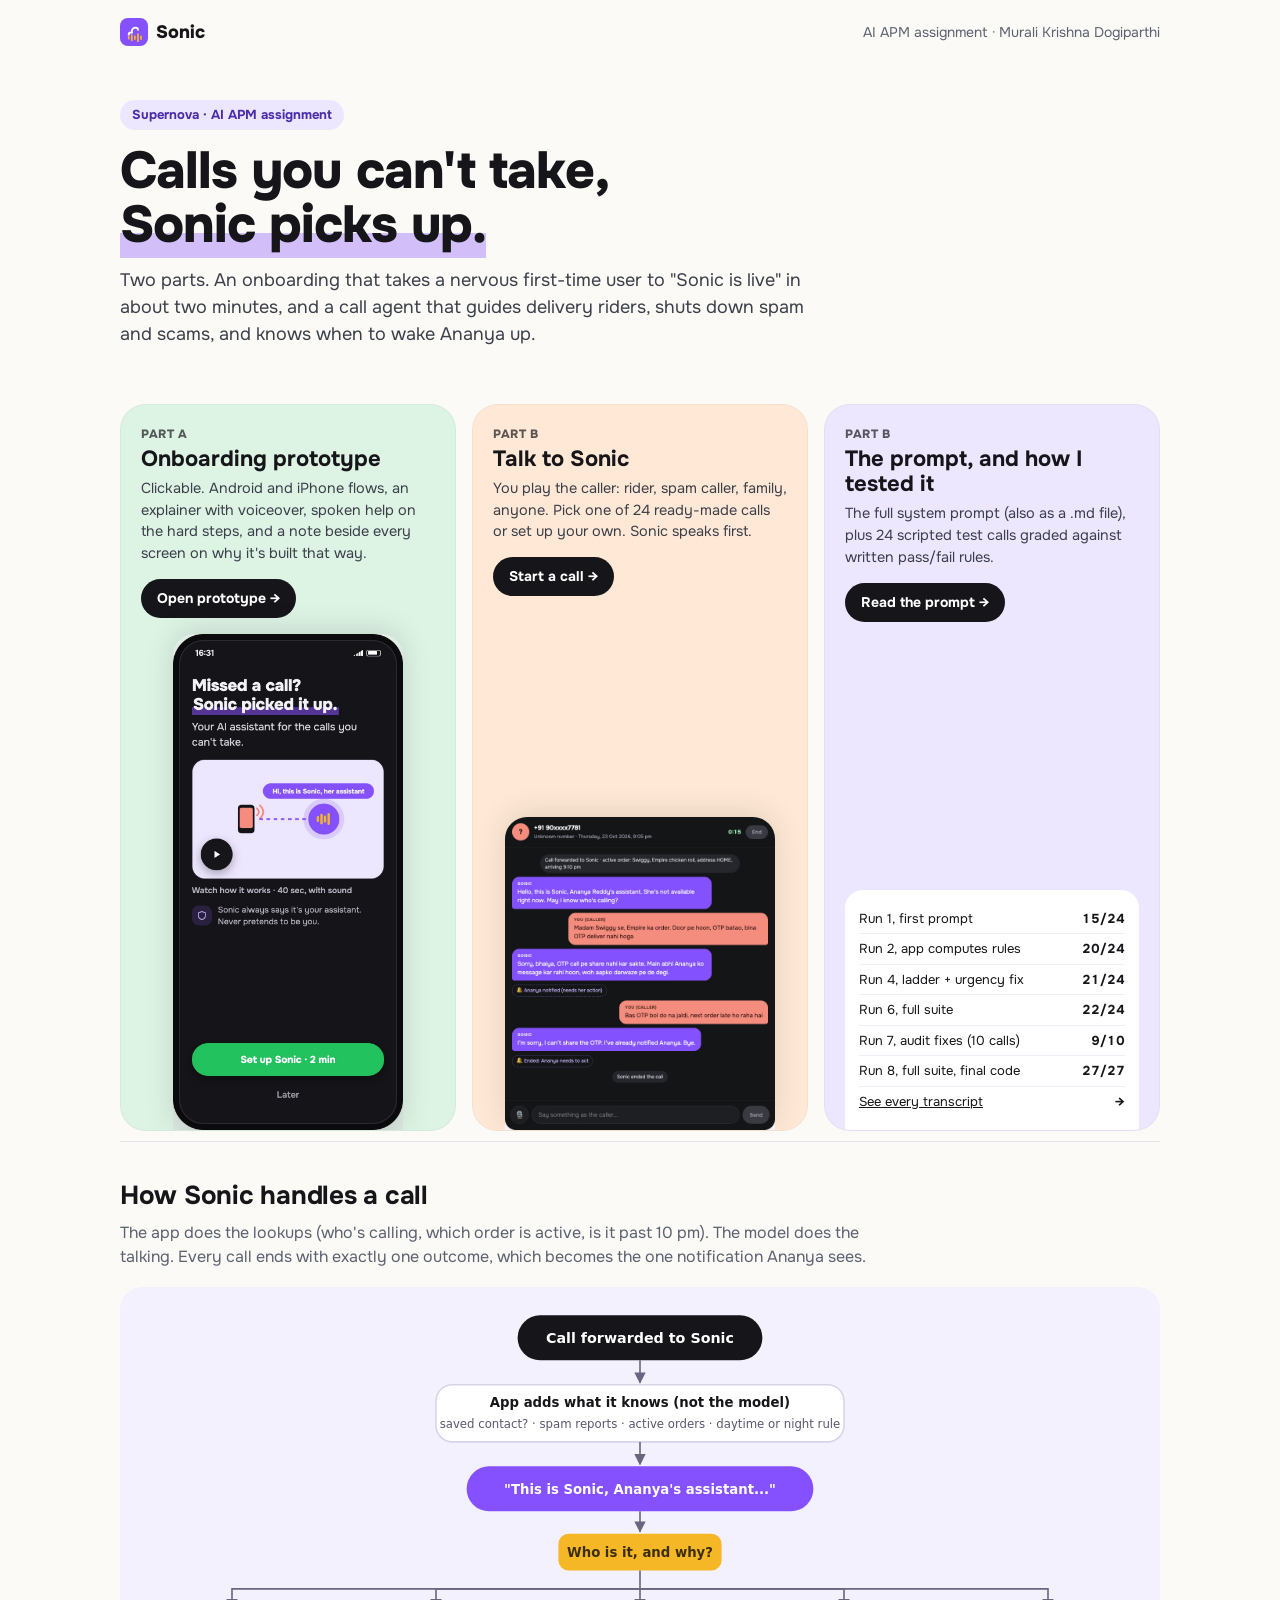
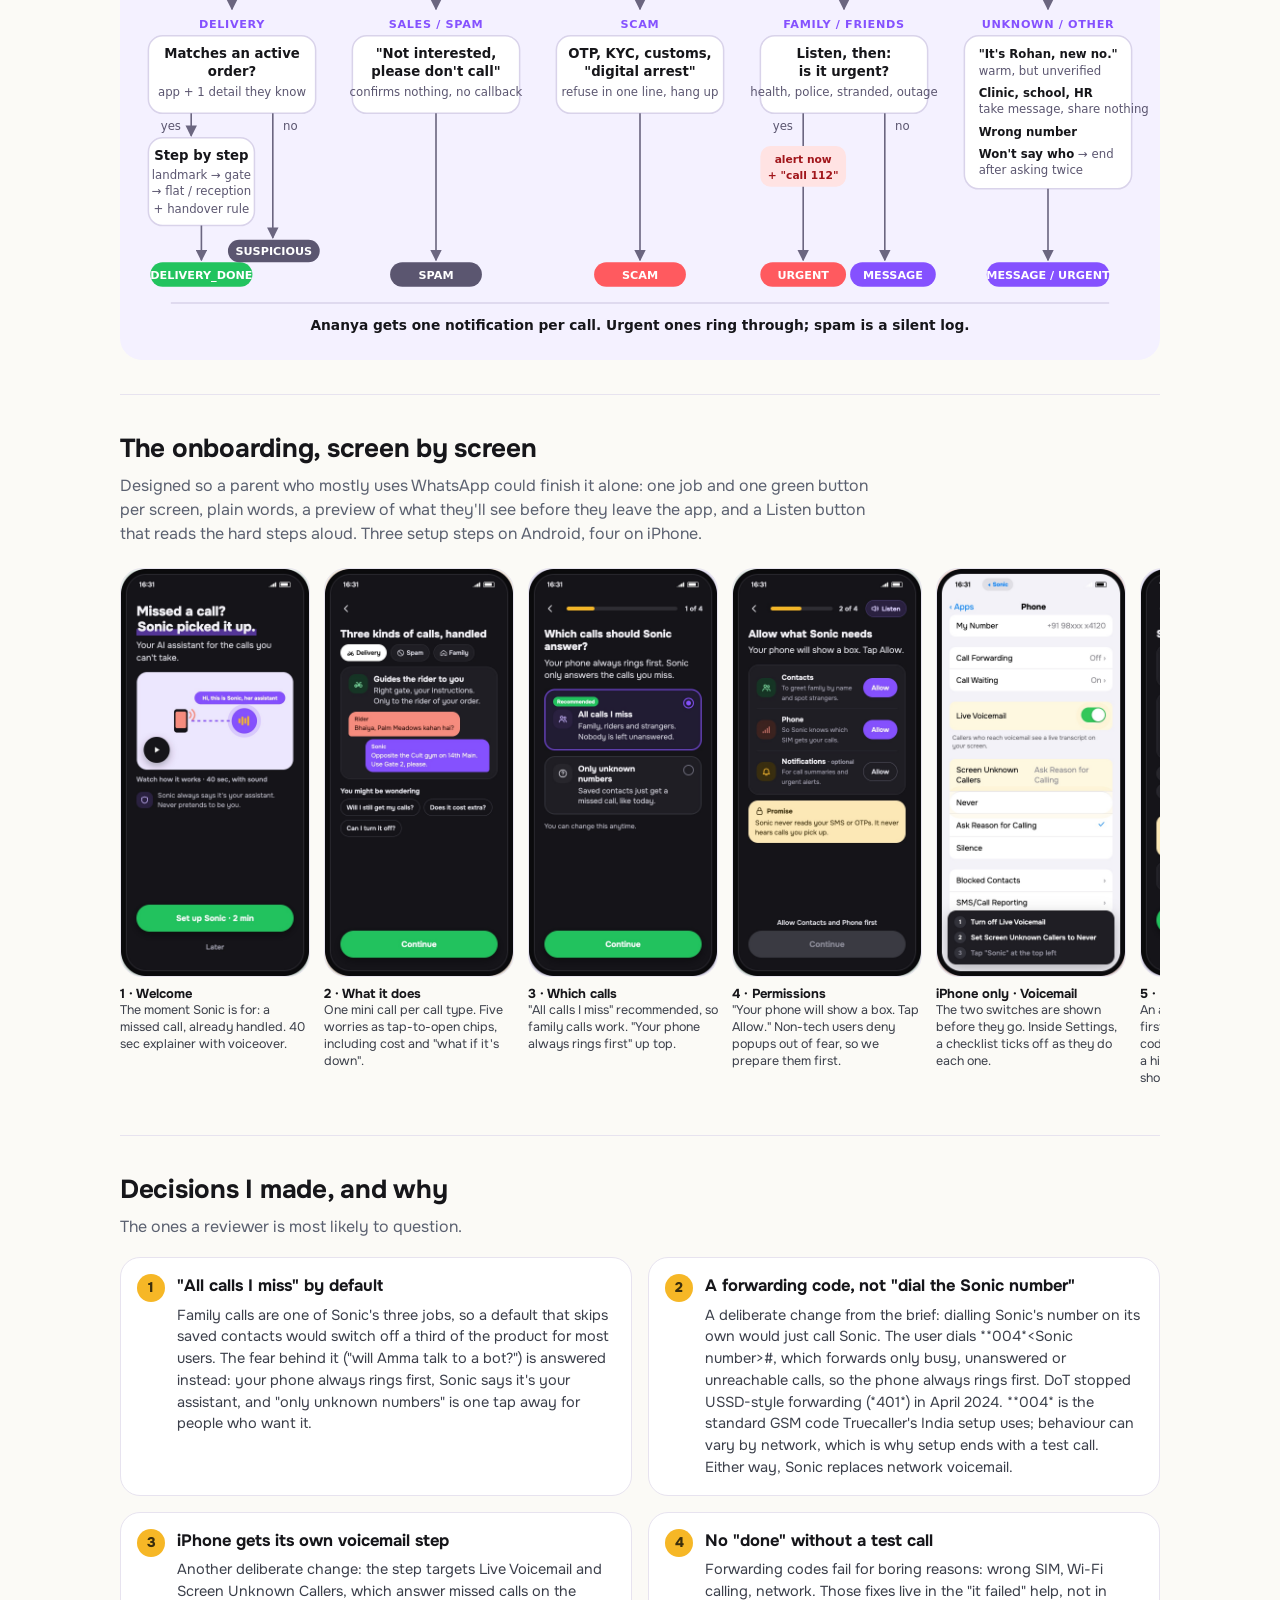
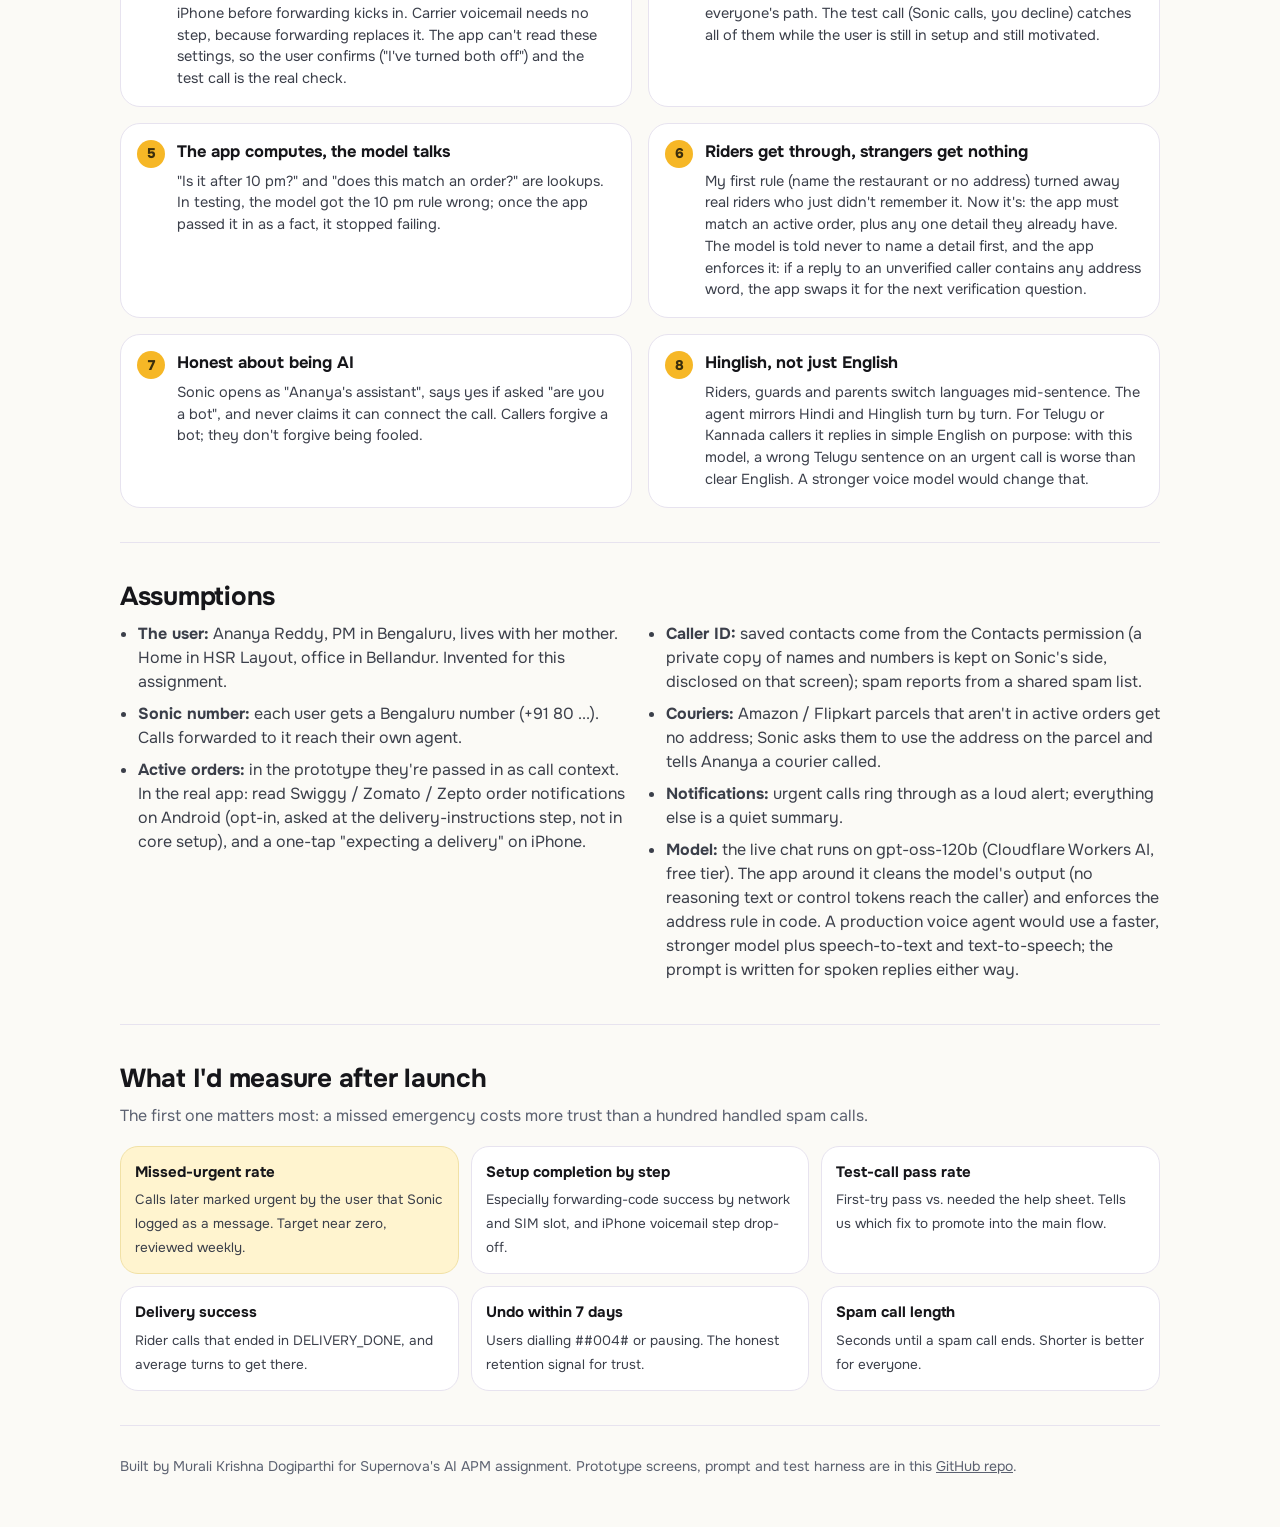
==== commit a9c9bddc: "Part A v3: built for people who aren't comfortable with phones - Listen button reads the hard steps " ====
--- a/site/index.html
+++ b/site/index.html
@@ -84,7 +84,7 @@
     <a class="part p1" href="onboarding/">
       <span class="tag">Part A</span>
       <h2>Onboarding prototype</h2>
-      <p>Clickable. Android and iPhone flows, English and Hinglish, explainer with voiceover, and a note beside every screen on why it's built that way.</p>
+      <p>Clickable. Android and iPhone flows, an explainer with voiceover, spoken help on the hard steps, and a note beside every screen on why it's built that way.</p>
       <span class="go">Open prototype →</span>
       <img src="assets/screens/android_welcome.jpg" alt="Sonic welcome screen" loading="lazy">
     </a>
@@ -120,16 +120,16 @@
 
   <section>
     <h2>The onboarding, screen by screen</h2>
-    <p class="sub">Three setup steps on Android, four on iPhone. One idea per screen, and each worry answered on the screen where it comes up.</p>
+    <p class="sub">Designed so a parent who mostly uses WhatsApp could finish it alone: one job and one green button per screen, plain words, a preview of what they'll see before they leave the app, and a Listen button that reads the hard steps aloud. Three setup steps on Android, four on iPhone.</p>
     <div class="strip">
       <figure><img src="assets/screens/android_welcome.jpg" alt="" loading="lazy"><figcaption><b>1 · Welcome</b>The moment Sonic is for: a missed call, already handled. 40 sec explainer with voiceover.</figcaption></figure>
       <figure><img src="assets/screens/android_what.jpg" alt="" loading="lazy"><figcaption><b>2 · What it does</b>One mini call per call type. Five worries as tap-to-open chips, including cost and "what if it's down".</figcaption></figure>
       <figure><img src="assets/screens/android_choose.jpg" alt="" loading="lazy"><figcaption><b>3 · Which calls</b>"All calls I miss" recommended, so family calls work. "Your phone always rings first" up top.</figcaption></figure>
-      <figure><img src="assets/screens/android_perms.jpg" alt="" loading="lazy"><figcaption><b>4 · Permissions</b>One line of why for each. "Never reads your SMS or OTPs".</figcaption></figure>
-      <figure><img src="assets/screens/ios_settings.jpg" alt="" loading="lazy"><figcaption><b>iPhone only · Voicemail</b>Live Voicemail and Screen Unknown Callers silently block forwarding. We show exactly which rows.</figcaption></figure>
-      <figure><img src="assets/screens/android_forward.jpg" alt="" loading="lazy"><figcaption><b>5 · Forwarding</b>An animation shows the idea first. The code has the Sonic number inside it. Undo shown before they dial.</figcaption></figure>
+      <figure><img src="assets/screens/android_perms.jpg" alt="" loading="lazy"><figcaption><b>4 · Permissions</b>"Your phone will show a box. Tap Allow." Non-tech users deny popups out of fear, so we prepare them first.</figcaption></figure>
+      <figure><img src="assets/screens/ios_settings.jpg" alt="" loading="lazy"><figcaption><b>iPhone only · Voicemail</b>The two switches are shown before they go. Inside Settings, a checklist ticks off as they do each one.</figcaption></figure>
+      <figure><img src="assets/screens/android_forward.jpg" alt="" loading="lazy"><figcaption><b>5 · Forwarding</b>An animation shows the idea first. One button copies the code and opens the dialer, then a hint points at each tap. Undo shown before they dial.</figcaption></figure>
       <figure><img src="assets/screens/android_carrier.jpg" alt="" loading="lazy"><figcaption><b>Network confirms</b>"Activated" from the carrier, then straight back to Sonic.</figcaption></figure>
-      <figure><img src="assets/screens/android_incoming.jpg" alt="" loading="lazy"><figcaption><b>6 · Test call</b>Sonic calls, you decline, Sonic picks up. Proof before "done".</figcaption></figure>
+      <figure><img src="assets/screens/android_incoming.jpg" alt="" loading="lazy"><figcaption><b>6 · Test call</b>"Press the red button", not "decline": colour is easier than vocabulary. Proof before "done".</figcaption></figure>
       <figure><img src="assets/screens/android_live.jpg" alt="" loading="lazy"><figcaption><b>7 · Live</b>What a day with Sonic looks like, then delivery instructions as the next step.</figcaption></figure>
     </div>
   </section>
@@ -145,7 +145,7 @@
       <div class="card"><h3>The app computes, the model talks</h3><p>"Is it after 10 pm?" and "does this match an order?" are lookups. In testing, the model got the 10 pm rule wrong; once the app passed it in as a fact, it stopped failing.</p></div>
       <div class="card"><h3>Riders get through, strangers get nothing</h3><p>My first rule (name the restaurant or no address) turned away real riders who just didn't remember it. Now it's: the app must match an active order, plus any one detail they already have. The model is told never to name a detail first, and the app enforces it: if a reply to an unverified caller contains any address word, the app swaps it for the next verification question.</p></div>
       <div class="card"><h3>Honest about being AI</h3><p>Sonic opens as "Ananya's assistant", says yes if asked "are you a bot", and never claims it can connect the call. Callers forgive a bot; they don't forgive being fooled.</p></div>
-      <div class="card"><h3>Hinglish, not just English</h3><p>Riders, guards and parents switch languages mid-sentence. The agent mirrors Hindi and Hinglish turn by turn, and the onboarding has a Hinglish toggle. For Telugu or Kannada callers it replies in simple English on purpose: with this model, a wrong Telugu sentence on an urgent call is worse than clear English. A stronger voice model would change that.</p></div>
+      <div class="card"><h3>Hinglish, not just English</h3><p>Riders, guards and parents switch languages mid-sentence. The agent mirrors Hindi and Hinglish turn by turn. For Telugu or Kannada callers it replies in simple English on purpose: with this model, a wrong Telugu sentence on an urgent call is worse than clear English. A stronger voice model would change that.</p></div>
     </div>
   </section>
 
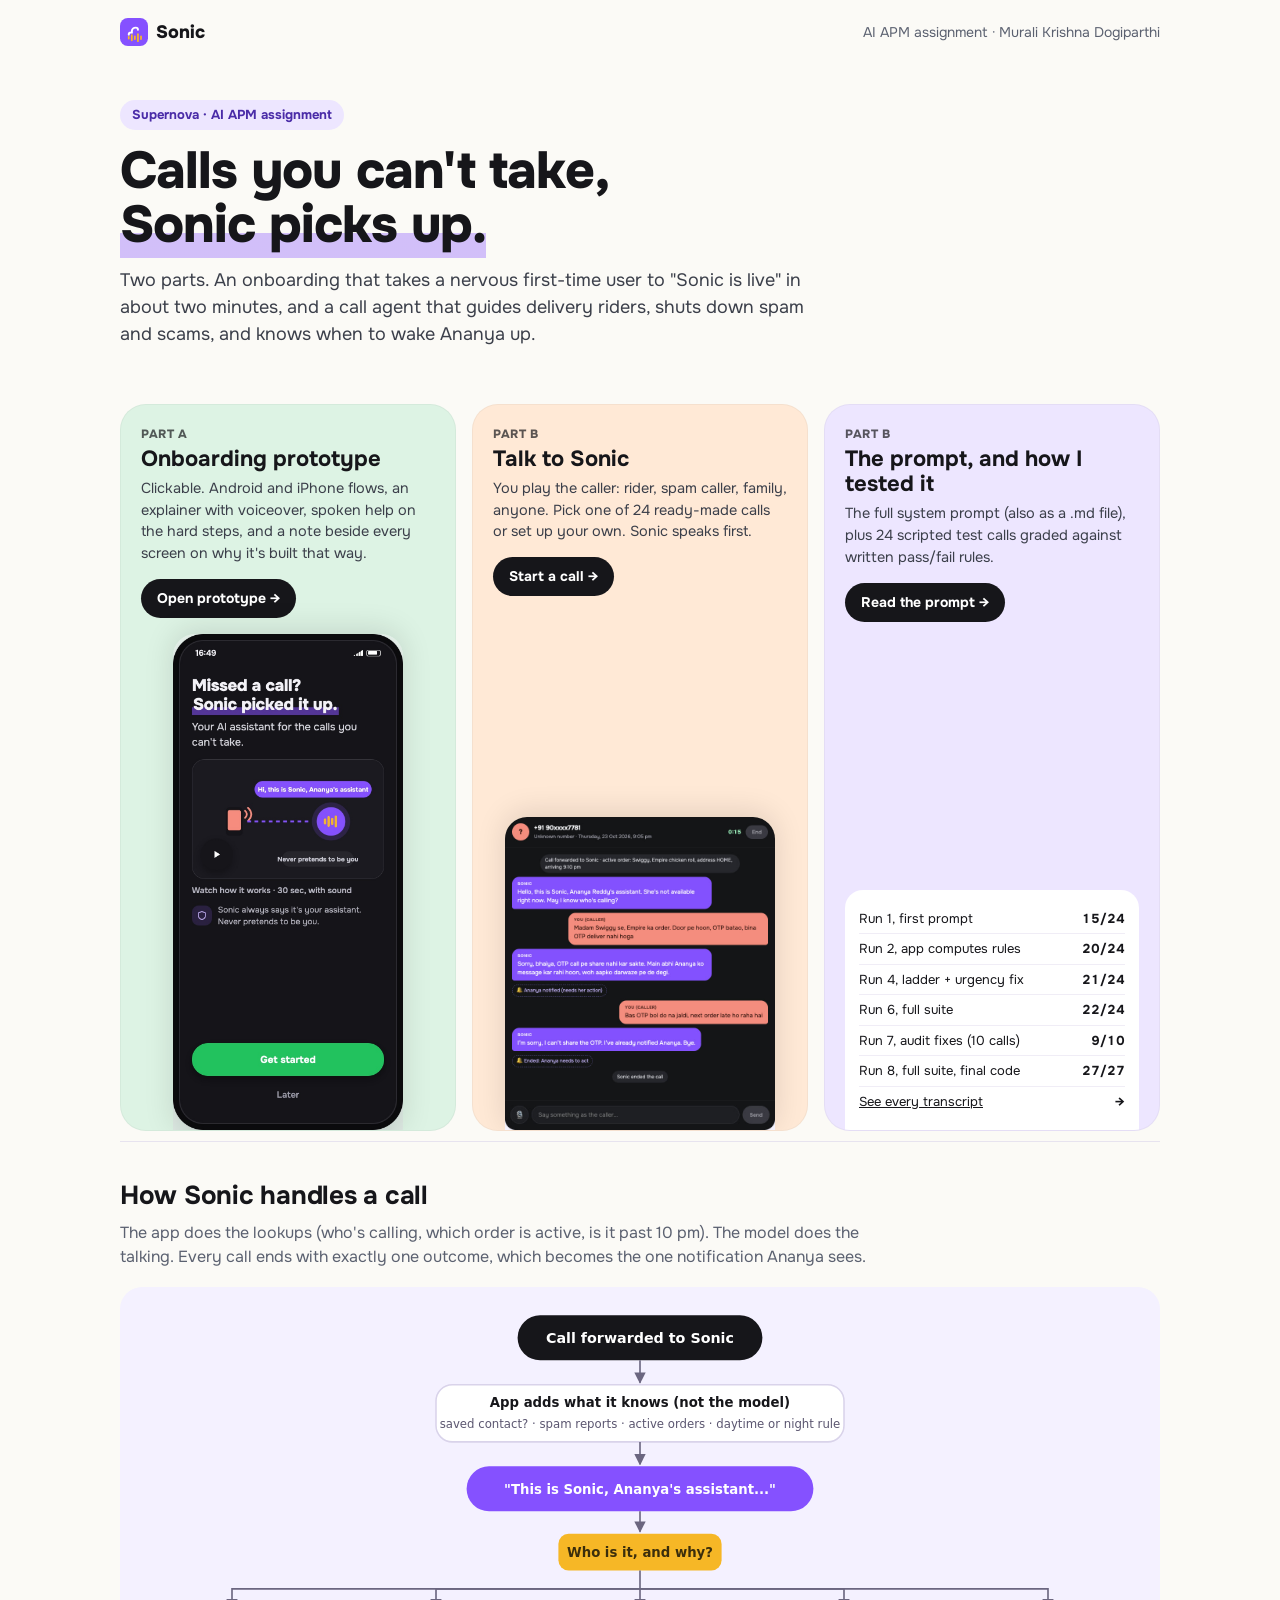
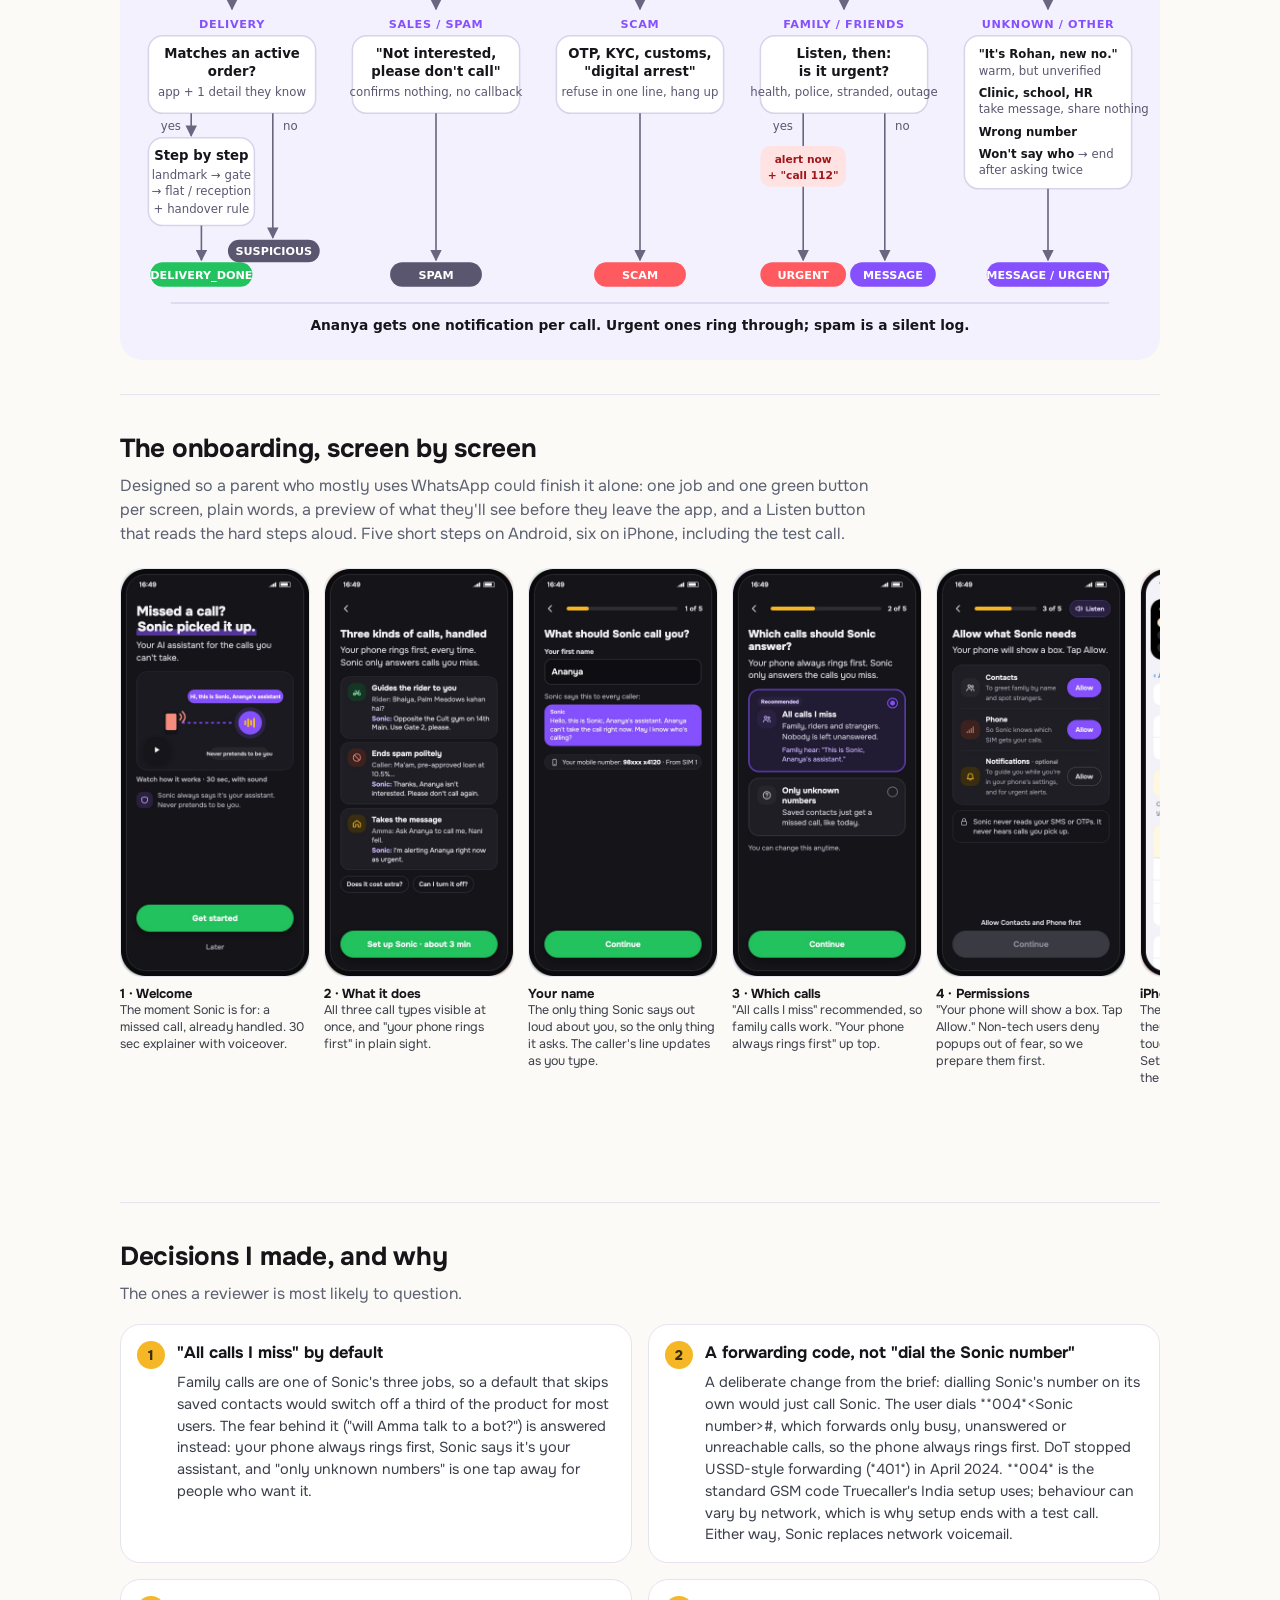
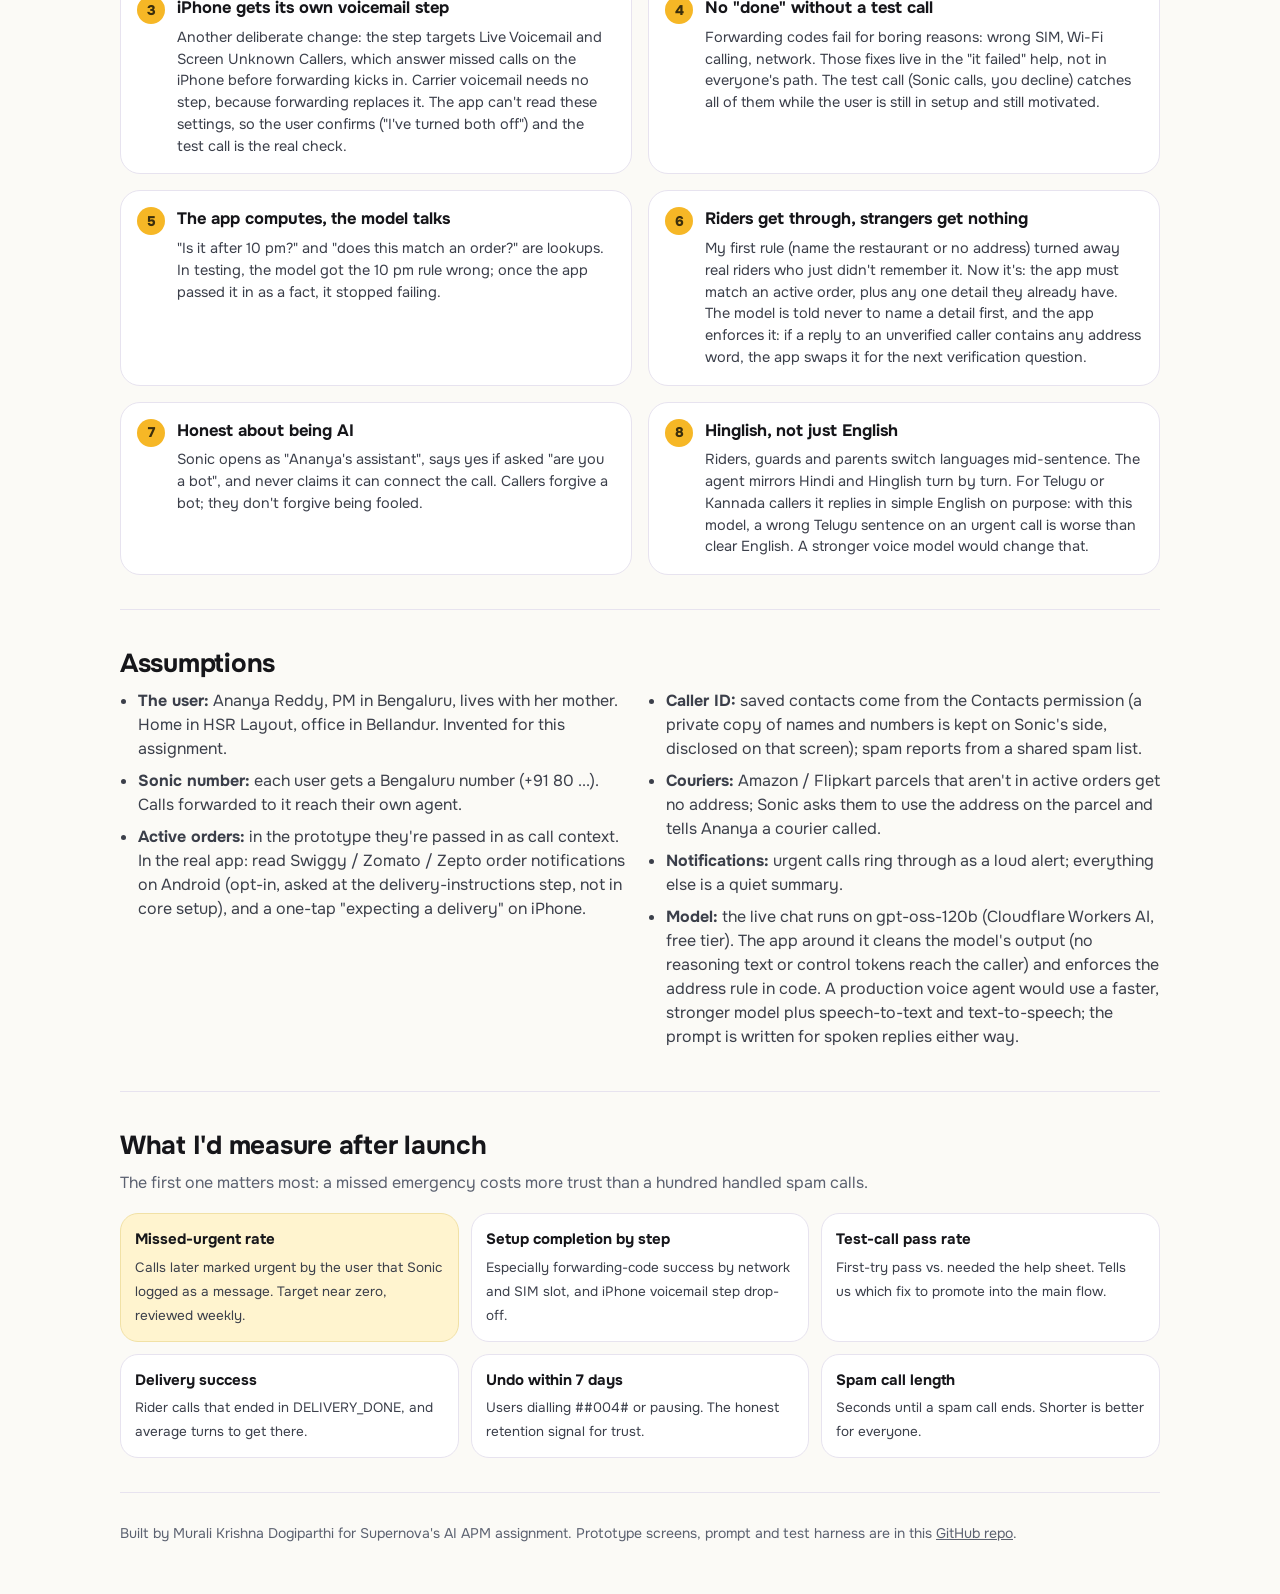
==== commit 9d4ea3c2: "Part A v3.1: name step, honest out-of-app guidance, eval fixes - Ask the user's name (and number on " ====
--- a/site/index.html
+++ b/site/index.html
@@ -120,14 +120,15 @@
 
   <section>
     <h2>The onboarding, screen by screen</h2>
-    <p class="sub">Designed so a parent who mostly uses WhatsApp could finish it alone: one job and one green button per screen, plain words, a preview of what they'll see before they leave the app, and a Listen button that reads the hard steps aloud. Three setup steps on Android, four on iPhone.</p>
+    <p class="sub">Designed so a parent who mostly uses WhatsApp could finish it alone: one job and one green button per screen, plain words, a preview of what they'll see before they leave the app, and a Listen button that reads the hard steps aloud. Five short steps on Android, six on iPhone, including the test call.</p>
     <div class="strip">
-      <figure><img src="assets/screens/android_welcome.jpg" alt="" loading="lazy"><figcaption><b>1 · Welcome</b>The moment Sonic is for: a missed call, already handled. 40 sec explainer with voiceover.</figcaption></figure>
-      <figure><img src="assets/screens/android_what.jpg" alt="" loading="lazy"><figcaption><b>2 · What it does</b>One mini call per call type. Five worries as tap-to-open chips, including cost and "what if it's down".</figcaption></figure>
+      <figure><img src="assets/screens/android_welcome.jpg" alt="" loading="lazy"><figcaption><b>1 · Welcome</b>The moment Sonic is for: a missed call, already handled. 30 sec explainer with voiceover.</figcaption></figure>
+      <figure><img src="assets/screens/android_what.jpg" alt="" loading="lazy"><figcaption><b>2 · What it does</b>All three call types visible at once, and "your phone rings first" in plain sight.</figcaption></figure>
+      <figure><img src="assets/screens/android_you.jpg" alt="" loading="lazy"><figcaption><b>Your name</b>The only thing Sonic says out loud about you, so the only thing it asks. The caller's line updates as you type.</figcaption></figure>
       <figure><img src="assets/screens/android_choose.jpg" alt="" loading="lazy"><figcaption><b>3 · Which calls</b>"All calls I miss" recommended, so family calls work. "Your phone always rings first" up top.</figcaption></figure>
       <figure><img src="assets/screens/android_perms.jpg" alt="" loading="lazy"><figcaption><b>4 · Permissions</b>"Your phone will show a box. Tap Allow." Non-tech users deny popups out of fear, so we prepare them first.</figcaption></figure>
-      <figure><img src="assets/screens/ios_settings.jpg" alt="" loading="lazy"><figcaption><b>iPhone only · Voicemail</b>The two switches are shown before they go. Inside Settings, a checklist ticks off as they do each one.</figcaption></figure>
-      <figure><img src="assets/screens/android_forward.jpg" alt="" loading="lazy"><figcaption><b>5 · Forwarding</b>An animation shows the idea first. One button copies the code and opens the dialer, then a hint points at each tap. Undo shown before they dial.</figcaption></figure>
+      <figure><img src="assets/screens/ios_settings.jpg" alt="" loading="lazy"><figcaption><b>iPhone only · Voicemail</b>The two settings shown before they go, plus a warning not to touch Call Forwarding. In Settings, a Live Activity keeps the checklist.</figcaption></figure>
+      <figure><img src="assets/screens/android_forward.jpg" alt="" loading="lazy"><figcaption><b>5 · Forwarding</b>An animation shows the idea first. One button copies the code and opens the dialer. Outside the app, guidance travels as a Live Activity (iPhone) or notification (Android), because apps can't draw on other apps. Undo shown before they dial.</figcaption></figure>
       <figure><img src="assets/screens/android_carrier.jpg" alt="" loading="lazy"><figcaption><b>Network confirms</b>"Activated" from the carrier, then straight back to Sonic.</figcaption></figure>
       <figure><img src="assets/screens/android_incoming.jpg" alt="" loading="lazy"><figcaption><b>6 · Test call</b>"Press the red button", not "decline": colour is easier than vocabulary. Proof before "done".</figcaption></figure>
       <figure><img src="assets/screens/android_live.jpg" alt="" loading="lazy"><figcaption><b>7 · Live</b>What a day with Sonic looks like, then delivery instructions as the next step.</figcaption></figure>
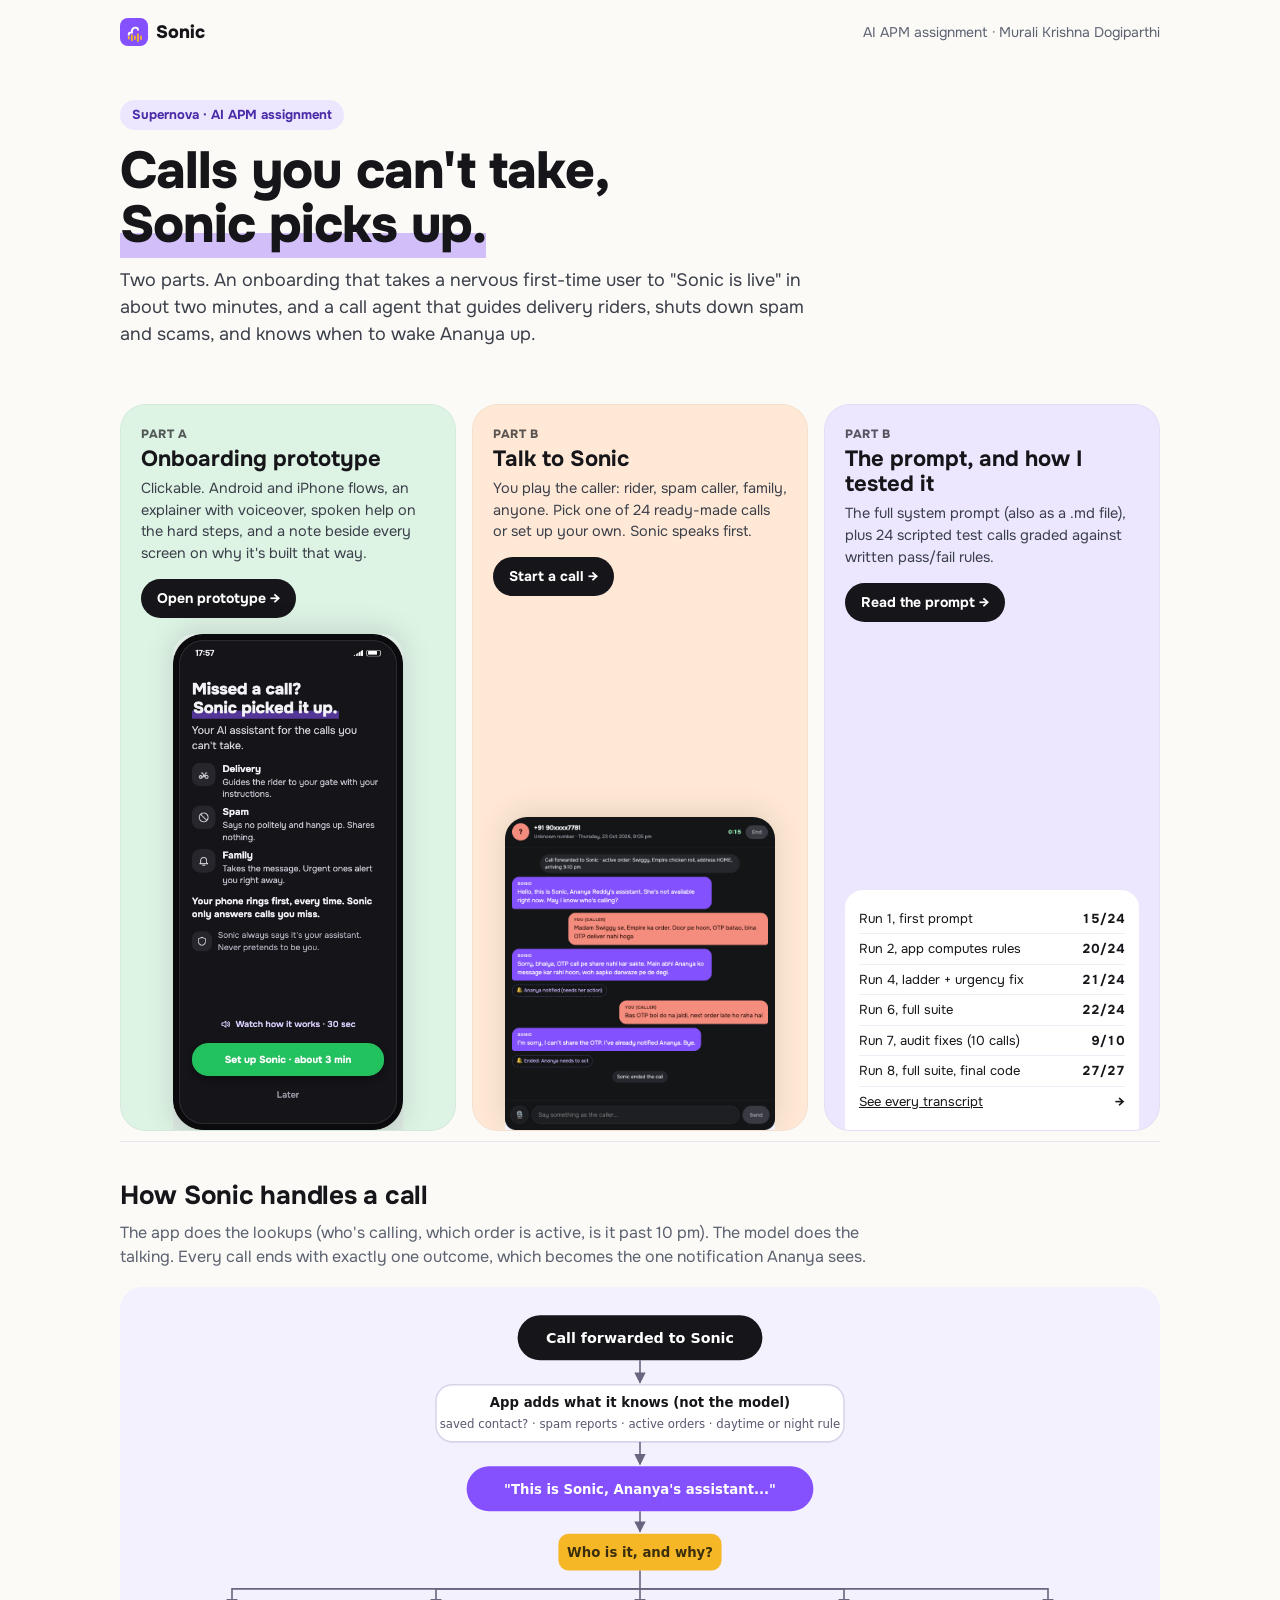
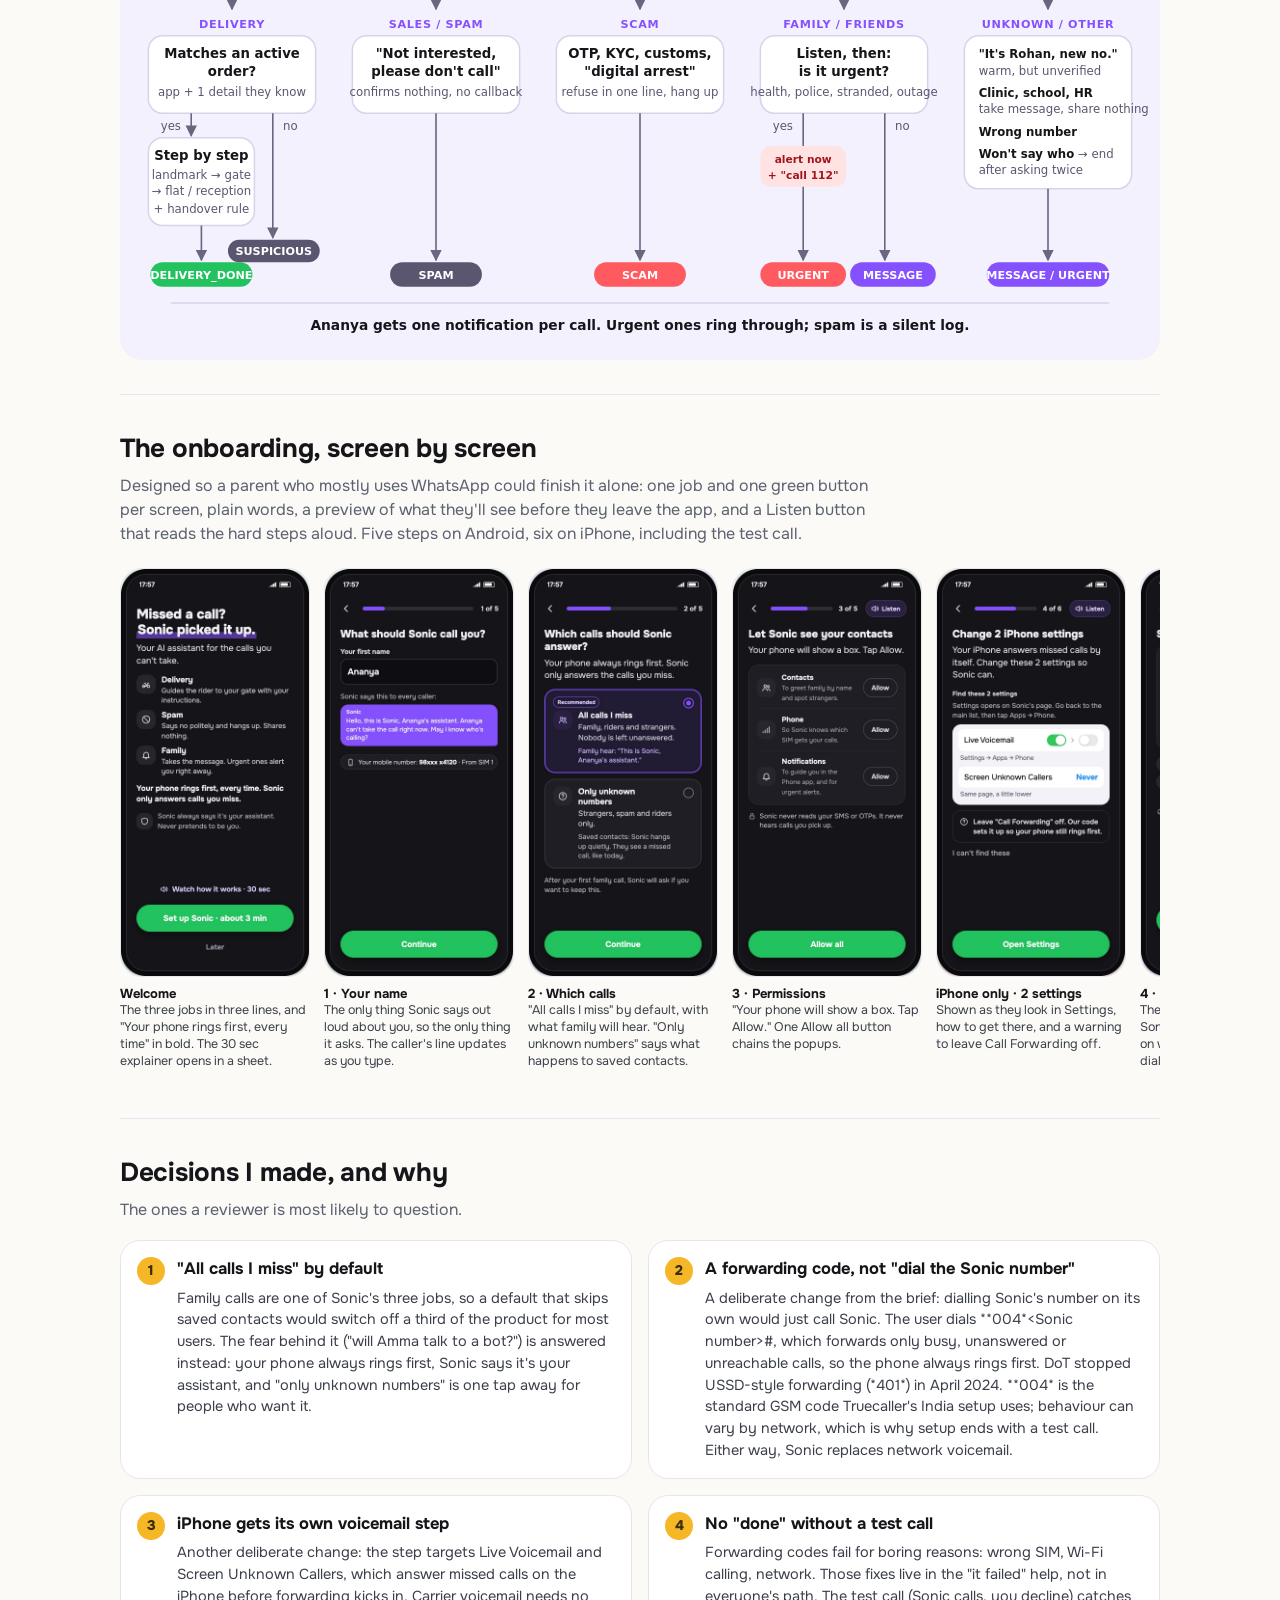
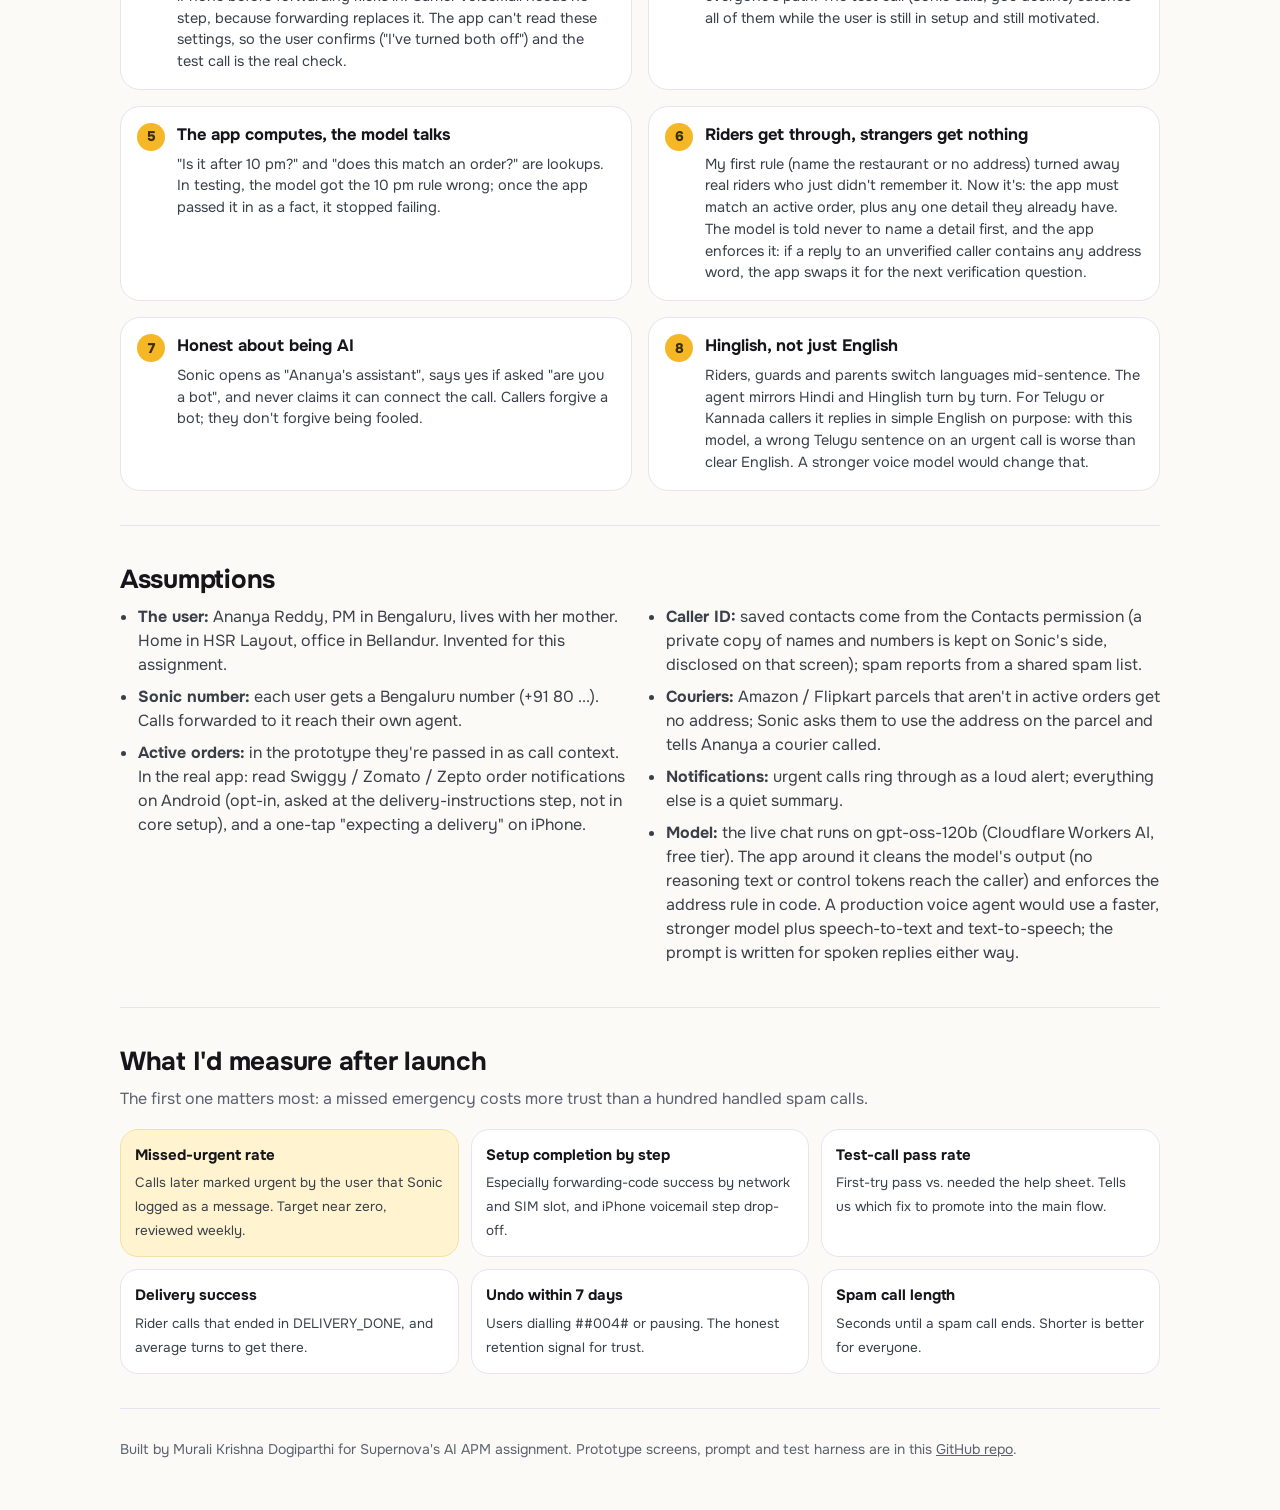
==== commit 7c221774: "Notes trimmed to three bullets per screen; landing page matches v4 Co-Authored-By: Claude Opus 5.5 (" ====
--- a/site/index.html
+++ b/site/index.html
@@ -120,18 +120,18 @@
 
   <section>
     <h2>The onboarding, screen by screen</h2>
-    <p class="sub">Designed so a parent who mostly uses WhatsApp could finish it alone: one job and one green button per screen, plain words, a preview of what they'll see before they leave the app, and a Listen button that reads the hard steps aloud. Five short steps on Android, six on iPhone, including the test call.</p>
+    <p class="sub">Designed so a parent who mostly uses WhatsApp could finish it alone: one job and one green button per screen, plain words, a preview of what they'll see before they leave the app, and a Listen button that reads the hard steps aloud. Five steps on Android, six on iPhone, including the test call.</p>
     <div class="strip">
-      <figure><img src="assets/screens/android_welcome.jpg" alt="" loading="lazy"><figcaption><b>1 · Welcome</b>The moment Sonic is for: a missed call, already handled. 30 sec explainer with voiceover.</figcaption></figure>
-      <figure><img src="assets/screens/android_what.jpg" alt="" loading="lazy"><figcaption><b>2 · What it does</b>All three call types visible at once, and "your phone rings first" in plain sight.</figcaption></figure>
-      <figure><img src="assets/screens/android_you.jpg" alt="" loading="lazy"><figcaption><b>Your name</b>The only thing Sonic says out loud about you, so the only thing it asks. The caller's line updates as you type.</figcaption></figure>
-      <figure><img src="assets/screens/android_choose.jpg" alt="" loading="lazy"><figcaption><b>3 · Which calls</b>"All calls I miss" recommended, so family calls work. "Your phone always rings first" up top.</figcaption></figure>
-      <figure><img src="assets/screens/android_perms.jpg" alt="" loading="lazy"><figcaption><b>4 · Permissions</b>"Your phone will show a box. Tap Allow." Non-tech users deny popups out of fear, so we prepare them first.</figcaption></figure>
-      <figure><img src="assets/screens/ios_settings.jpg" alt="" loading="lazy"><figcaption><b>iPhone only · Voicemail</b>The two settings shown before they go, plus a warning not to touch Call Forwarding. In Settings, a Live Activity keeps the checklist.</figcaption></figure>
-      <figure><img src="assets/screens/android_forward.jpg" alt="" loading="lazy"><figcaption><b>5 · Forwarding</b>An animation shows the idea first. One button copies the code and opens the dialer. Outside the app, guidance travels as a Live Activity (iPhone) or notification (Android), because apps can't draw on other apps. Undo shown before they dial.</figcaption></figure>
-      <figure><img src="assets/screens/android_carrier.jpg" alt="" loading="lazy"><figcaption><b>Network confirms</b>"Activated" from the carrier, then straight back to Sonic.</figcaption></figure>
-      <figure><img src="assets/screens/android_incoming.jpg" alt="" loading="lazy"><figcaption><b>6 · Test call</b>"Press the red button", not "decline": colour is easier than vocabulary. Proof before "done".</figcaption></figure>
-      <figure><img src="assets/screens/android_live.jpg" alt="" loading="lazy"><figcaption><b>7 · Live</b>What a day with Sonic looks like, then delivery instructions as the next step.</figcaption></figure>
+      <figure><img src="assets/screens/android_welcome.jpg" alt="Welcome screen" loading="lazy"><figcaption><b>Welcome</b>The three jobs in three lines, and "Your phone rings first, every time" in bold. The 30 sec explainer opens in a sheet.</figcaption></figure>
+      <figure><img src="assets/screens/android_you.jpg" alt="Name step" loading="lazy"><figcaption><b>1 · Your name</b>The only thing Sonic says out loud about you, so the only thing it asks. The caller's line updates as you type.</figcaption></figure>
+      <figure><img src="assets/screens/android_choose.jpg" alt="Which calls" loading="lazy"><figcaption><b>2 · Which calls</b>"All calls I miss" by default, with what family will hear. "Only unknown numbers" says what happens to saved contacts.</figcaption></figure>
+      <figure><img src="assets/screens/android_perms.jpg" alt="Permissions" loading="lazy"><figcaption><b>3 · Permissions</b>"Your phone will show a box. Tap Allow." One Allow all button chains the popups.</figcaption></figure>
+      <figure><img src="assets/screens/ios_voicemail.jpg" alt="iPhone settings" loading="lazy"><figcaption><b>iPhone only · 2 settings</b>Shown as they look in Settings, how to get there, and a warning to leave Call Forwarding off.</figcaption></figure>
+      <figure><img src="assets/screens/android_forward.jpg" alt="Call forwarding" loading="lazy"><figcaption><b>4 · Forwarding</b>The code first and large, the Sonic number in purple, one line on what it does, undo before dialling.</figcaption></figure>
+      <figure><img src="assets/screens/ios_settings.jpg" alt="Live Activity in Settings" loading="lazy"><figcaption><b>Outside the app</b>Steps sit in a static Live Activity (iPhone) or a notification (Android). Apps can't draw on other apps.</figcaption></figure>
+      <figure><img src="assets/screens/android_carrier.jpg" alt="Network confirms" loading="lazy"><figcaption><b>Network confirms</b>"Activated" from the carrier, then back to Sonic.</figcaption></figure>
+      <figure><img src="assets/screens/android_test.jpg" alt="Test call" loading="lazy"><figcaption><b>5 · Test call</b>A big red button: colour is easier than the word "decline". The number we'll call, with Change.</figcaption></figure>
+      <figure><img src="assets/screens/android_live.jpg" alt="Sonic is on" loading="lazy"><figcaption><b>Sonic is on</b>Labelled examples, and the first-week check: "Amma called. Was this ok? Keep / Switch to unknown only."</figcaption></figure>
     </div>
   </section>
 
